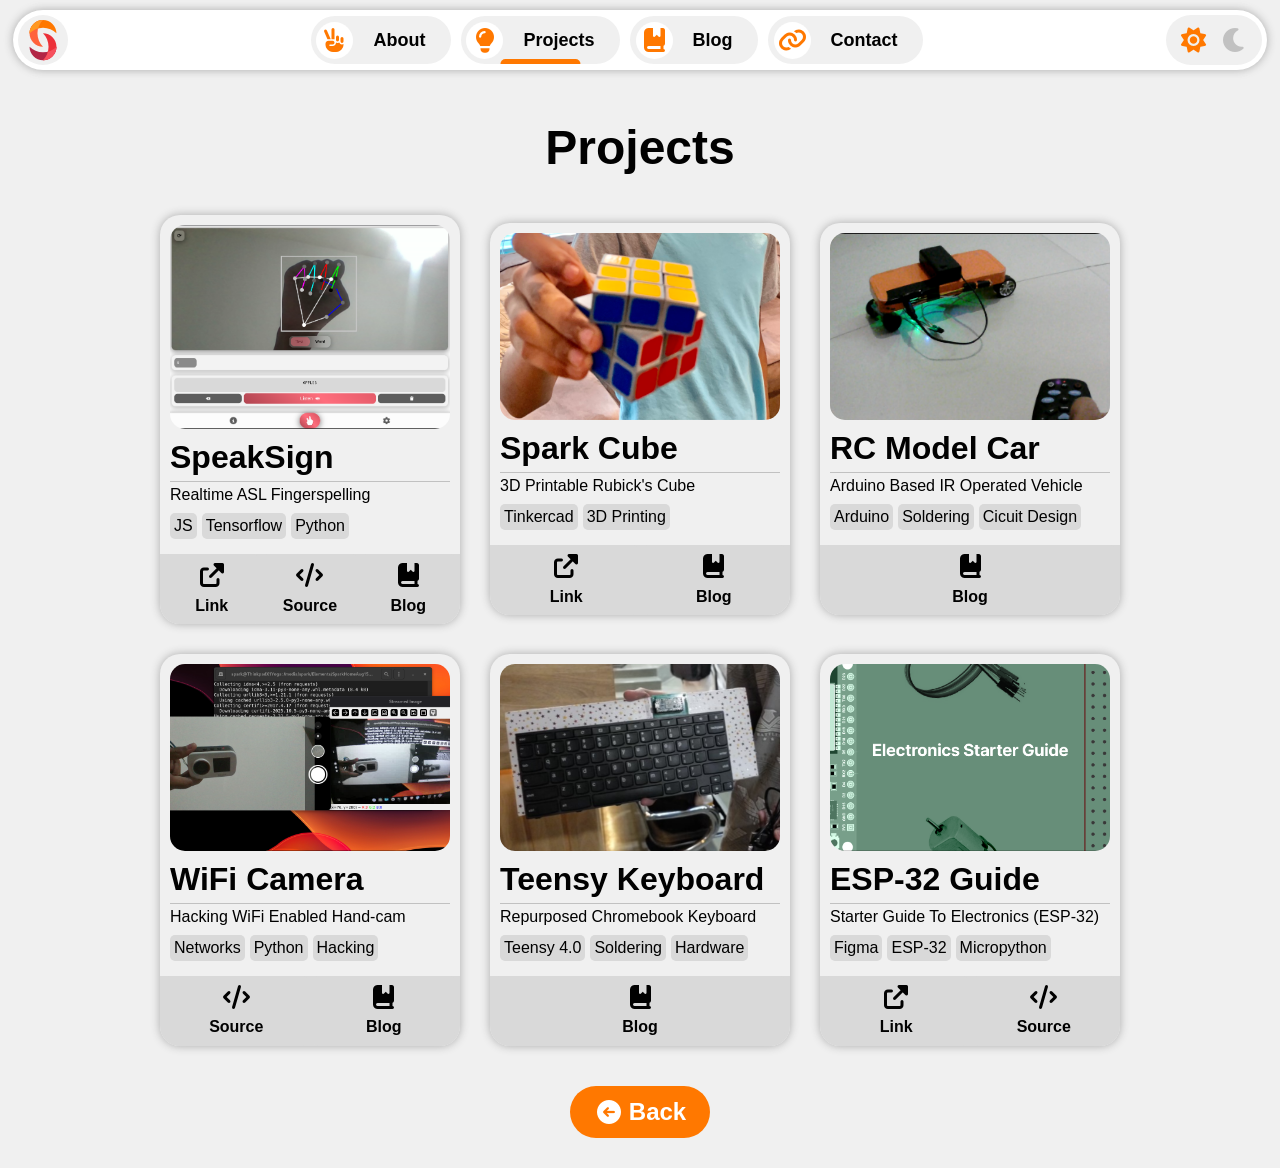
==== projects.html @ 0c7835a9 "make project-card more interactive, create projects folder" ====
<!Doctype HTML>
<html>

<head>
  <link rel="stylesheet" href="theme.css">
  <link rel="stylesheet" href="style.css">

  <meta name="viewport"
    content="width=device-width, initial-scale=1, minimum-scale=1 maximum-scale=1 user-scalable=no" />
  <link href="./fontawesome/css/fontawesome.css" rel="stylesheet" />
  <link href="./fontawesome/css/solid.css" rel="stylesheet" />
  <link href="./fontawesome/css/brands.css" rel="stylesheet" />
  <link rel="stylesheet" href="./prism/prism-gruvbox-dark.css">
  <script src="./prism/prism.js"></script>
  <link rel="stylesheet" href="module.css">
  <style id = "mainColors">
    :root {
    --background-image:url("./assets/backgroundDark.j");
  --background-image-v:url("./assets/backgroundDark-V.jeg");
  
  /* Main Colors */
  --black:#101010;
  --white:#f0f0f0;
  --dark-grey:#232323;
  --dark-grey-1: #3c3c3c;
  --dark-grey-2: #4c4c4c;
  --light-grey:#d9d9d9;
  --light-grey-1:#c1c1c1;
  --light-grey-2:#ababab;
  --primary: #ff7800;

  --primary-saturated: #ff9822;
  --primary-text:#f1f1f1;
  --primary-text-black:#010101;
  --secondary:#b22645;
  --secondary-saturated:#f6505d;
  --purew:white;
  --pureb:black;
  --clear:rgba(0,0,0,0)
    }
  </style>
  <style id="colorHandlers">
:root {  
--white_black:                      var(--white);
--primary-text-black_primary-text:  var(--primary-text-black);
--purew_dark-grey:                  var(--purew);
--purew_black:                      var(--purew);
--purew_clear:                      var(--purew);
--light-grey-2_black:               var(--light-grey-2);
--light-grey_dark-grey:             var(--light-grey);
--light-grey-2_clear:               var(--light-grey-2);
--white_dark-grey-1:                var(--white);
--light-grey_dark-grey-2:           var(--light-grey);
--light-grey-1_dark-grey-1:         var(--light-grey-1);
--light-grey-1_dark-grey-2:         var(--light-grey-1);
--light-grey-1_clear:               var(--light-grey-1);
--light-grey-1_black:               var(--light-grey-1);
--purew_pureb:                      var(--purew);
--secondary-saturated_secondary:    var(--secondary-saturated);
--white_dark-grey:                  var(--white);
--light-grey-2_dark-grey-2:         var(--light-grey-2);
--dark-grey-2_black:                var(--dark-grey-2);
--light-grey_dark-grey-1:           var(--light-grey);
--light-grey_clear:           var(--light-grey);
--light-grey-1_dark-grey:           var(--light-grey);
}

    </style>
</head>

<body>
<div class="top-nav-wrapper" style="margin-top: 10px;">
    <div class="top-nav no-select" id="top-nav">
      <a div class="logo" href="index.html"></a>
      <div class="nav-shadow"  onclick="this.parentElement.classList.toggle('responsive-nav'); isOffscreen()"></div>
      <div class="nav-opt" id="nav-opt">
        <a id="n-about-section" class="nav-btn" href="index.html#about-section">
          <div class="nav-btn-icon"><i class="fa-solid fa-hand-peace"></i></div><span class="nav-btn-label">About</span>
        </a>
        <a id="n-project-section" class="nav-btn" href="#project-section">
          <div class="nav-btn-icon"><i class="fa-solid fa-lightbulb"></i></div><span
            class="nav-btn-label">Projects</span>
        </a>
        <a id="n-blog-section" class="nav-btn">
          <div class="nav-btn-icon"><i class="fa-solid fa-book-bookmark"></i></div><span
            class="nav-btn-label">Blog</span>
        </a>
        <a id="n-contact-section" class="nav-btn" href="#contact-section">
          <div class="nav-btn-icon"><i class="fa-solid fa-link"></i></div><span class="nav-btn-label">Contact</span>
        </a>
      </div>
      <a class="menu-btn" onclick="this.parentElement.classList.toggle('responsive-nav'); isOffscreen()"
        id="menu-btn"><i class="fa-solid fa-bars"></i><i class="fa-solid fa-sun"></i><i class="fa-solid fa-moon"></i></a>
      <a class="menu-btn mobile-toggle" onclick="toggleTheme()"
        id="mobile-toggle"><i class="fa-solid fa-sun"></i><i class="fa-solid fa-moon"></i></a>
    </div>
  </div>
<section id="project-section" class="project-section">

    <h1>Projects</h1>

    <div class="project-grid">

      <div class="project-card">

        <div class="img-container"><img src="assets/SpeakSign.png"><p>A custom Tensorflow.js CNN model deployed via a web app with clean UI, that interprets ASL in realtime. <span>View <i class="fa-solid fa-arrow-circle-right"></i></span></p></div>
        <div class="project-info" label="SpeakSign">
          <p>Realtime ASL Fingerspelling</p>
          <span>
            <div>JS</div>
            <div>Tensorflow</div>
            <div>Python</div>
          </span>
        </div>
        <div class="project-cta">
          <a target="_blank" href="https://shantanu-khedkar.github.io/silangint"><i
              class="fa-solid fa-up-right-from-square"></i>Link</a>
          <a target="_blank" href="https://github.com/shantanu-khedkar/silangint/"><i
              class="fa-solid fa-code"></i>Source</a>
          <a target="_blank" href="https://shantanu-khedkar.github.io/blog/SpeakSign"><i
              class="fa-solid fa-book-bookmark"></i>Blog</a>
        </div>
      </div>
      <div class="project-card">
        <div class="img-container"><img src="assets/Spark-Cube.png"><p>Designed a functioning 3x3 Rubick's cube's mechanism in CAD software. Worked with 3D printers and vinyl
            cutters to create a branded prototype. <span>View <i class="fa-solid fa-arrow-circle-right"></i></span></p></div>
        <div class="project-info" label="Spark Cube">
          <p>3D Printable Rubick's Cube</p><span>
            <div>Tinkercad</div>
            <div>3D Printing</div>
          </span>
        </div>
        <div class="project-cta">
          <a target="_blank" href="https://www.tinkercad.com/things/iGO4WmirfHz-3d-printed-spark-cube"><i
              class="fa-solid fa-up-right-from-square"></i>Link</a>
          <a target="_blank" href="https://shantanu-khedkar.github.io/blog/Spark-Cube"><i
              class="fa-solid fa-book-bookmark"></i>Blog</a>
        </div>
      </div>
      <div class="project-card">
        <div class="img-container"><img src="assets/RC-Car.png"><p>A simple motor-controller circuit on a zero-pcb housed in a metal chasis programmed to interpret IR signals
            from TV remote.  <span>View <i class="fa-solid fa-arrow-circle-right"></i></span></p></div>
        <div class="project-info" label="RC Model Car">
          <p>Arduino Based IR Operated Vehicle</p><span>
            <div>Arduino</div>
            <div>Soldering</div>
            <div>Cicuit Design</div>
          </span>
         
        </div>
        <div class="project-cta">
          <a target="_blank" href="https://shantanu-khedkar.github.io/blog/RC-Car"><i
              class="fa-solid fa-book-bookmark"></i>Blog</a>
        </div>
      </div>
      <div class="project-card">
        <div class="img-container"><img src="assets/WiFi-Cam.png"><p>Explored the workings of a hand-cam and reverse engineered its companion app. Made a python script to
            replicate the app's functionality.  <span>View <i class="fa-solid fa-arrow-circle-right"></i></span></p></div>
        <div class="project-info" label="WiFi Camera">
          <p>Hacking WiFi Enabled Hand-cam</p><span>
            <div>Networks</div>
            <div>Python</div>
            <div>Hacking</div>
          </span>
          
        </div>
        <div class="project-cta">
          <a target="_blank" href="https://github.com/shantanu-khedkar/Polaroid-Wave-Python"><i
              class="fa-solid fa-code"></i>Source</a>
          <a target="_blank" href="https://shantanu-khedkar.github.io/blog/Polaroid-Camera"><i
              class="fa-solid fa-book-bookmark"></i>Blog</a>
        </div>
      </div>
      <div class="project-card">
        <div class="img-container"><img src="assets/Teensy-Keyboard.png"><p>Harvested the keyboard from an obsolete Chromebook 11e and followed a guide to make it a USB device.  <span>View <i class="fa-solid fa-arrow-circle-right"></i></span></p></div>
        <div class="project-info" label="Teensy Keyboard">
          <p>Repurposed Chromebook Keyboard</p><span>
            <div>Teensy 4.0</div>
            <div>Soldering</div>
            <div>Hardware</div>
          </span>
          
        </div>
        <div class="project-cta">
          <a target="_blank" href="https://shantanu-khedkar.github.io/blog/Teensy-11e-Keyboard"><i
              class="fa-solid fa-book-bookmark"></i>Blog</a>
        </div>
      </div>

      <div class="project-card">
        <div class="img-container"><img src="assets/Electronics-Kit.png"><p>A starter guide to an ESP-32 Kit with assorted components. Inludes detailed information on getting started,
            as well as example code and projects.  <span>View <i class="fa-solid fa-arrow-circle-right"></i></span></p></div>
        <div class="project-info" label="ESP-32 Guide">
          <p>Starter Guide To Electronics (ESP-32)</p><span>
            <div>Figma</div>
            <div>ESP-32</div>
            <div>Micropython</div>
          </span>
          
        </div>
        <div class="project-cta">
          <a target="_blank" href="https://github.com/shantanu-khedkar/ESP-32-Starter-Guide/Guide.pdf"><i
              class="fa-solid fa-up-right-from-square"></i>Link</a>
          <a target="_blank" href="https://github.com/shantanu-khedkar/ESP-32-Starter-Guide"><i
              class="fa-solid fa-code"></i>Source</a>
        </div>
      </div>
      

    </div>
              <a style="all:unset" onclick="tryBack('index.html')">
        <div class="project-more">
          <i class="fa-solid fa-arrow-circle-left"></i> Back
        </div>
      </a>
  </section>

</body>

<script src="script.js"></script>

</html>
---- style.css ----
/*
Scrollbar  Handling
*/


body {
  background-color: var(--white_black);
      margin: 0;
      padding:0;
      overflow-x: clip;
      color: var(--primary-text-black_primary-text);
  font-family: Arial, Helvetica, sans-serif;
}
html{
  overflow-x: hidden;

  scroll-behavior: smooth;
}

p{
  font-size: large;
}

/* Takes full screen width */
.top-nav-wrapper{
  display: flex; 
  justify-content: center;
  position: sticky;
  top:10px;
  bottom:-90px;
  margin-top:0px;
  z-index:100;
box-shadow: 0 0px 20px 20px var(--white_black);
background-color: var(--white_black);

}

/* Main nav element */

.top-nav {
  height: max-content;
  position: relative;
  width: 98%;
  min-height: 60px;
  display: inline-flex;
  border-radius: 100px;
  background-color: var(--purew_dark-grey);
  box-shadow: 0 0 10px 0px var(--light-grey-2_black)
  
}
.top-nav-wrapper:has(.flipped){
  bottom:1%;
}

.top-nav-wrapper:has(.covered){
    position:fixed;
top:0px;
  bottom:unset;
  width:100%
}
.covered{
  width: calc(100% + 1px);
  border-radius: 0px;
}

.logo {
  aspect-ratio: 1/1;
  margin: 5px;
  width:50px;
  margin-right: -48px;
  background-size: cover;
  background-repeat: no-repeat;
  background-image: url("./assets/LogoThemed1.svg");
  display: block;
}

.menu-btn {
  aspect-ratio: 2/1;
  margin: 5px;
  margin-left: -48px;
  display:none;
  float: right;
  border-radius: 100px;
  height: 50px;

  justify-content: space-evenly;
  
  display:flex;
  background-color: var(--white_black);
  transition: all 0.2s;
}
.menu-btn-fixed{
   aspect-ratio: 1/1;
  margin: 5px;
  margin-left: -48px;
  display:none;
  float: right;
  border-radius: 100px;
  height: 50px;

  justify-content: space-evenly;
  
  display:flex;
  background-color: var(--white_black);
  transition: all 0.2s;
}

.menu-btn i{
  align-content: center;
height: auto;
font-size:1.5em;
color: var(--primary);
}
.menu-btn-fixed i{
  align-content: center;
height: auto;
font-size:1.5em;
color: var(--primary);
}
.mobile-toggle{
  position: fixed;
  bottom:20px;
  left:50%;
  display: none;
  background-color: var(--purew_dark-grey);
  box-shadow: 0 0 10px 0px var(--light-grey-2_black)
  }
/* Navbar Options, wrapper for nav-btn, changes for responsive behaviour */

.nav-opt {
  display: inline-flex;
  margin-left: auto;
  margin-right: auto;
  margin-top: 5px;
  margin-bottom: 5px;
  justify-content: space-around;
  gap:10px;
  
}
.nav-shadow {
  margin-left: auto;
  margin-right: auto;
  justify-content: space-around;
  gap: 10px;
  position: fixed;
  top: 0px;
  left: 0px;
  width: 100%;
  height: 100%;
  z-index: -1;
  background-color: rgba(0, 0, 0, 0.001);
  transition: all 0.2s; /* transition opacity and visibility */
  visibility: hidden;
}

.responsive-nav .nav-shadow {
  background-color: rgba(0, 0, 0, 0.161);
  backdrop-filter: blur(10px);
  visibility: visible;
  /* Make it visible and fully opaque when the class exists */
  opacity: 1;
}
.nav-opt a{
  text-decoration: none;
}
.responsive-nav{
  justify-content: space-between; /* So that menu-btn does not collapse */
}



.responsive-nav .nav-opt{
  flex-direction: column;
  position: absolute;
  top:54px; /* Magic number */
  justify-self: center;
  left:50%;
  transform: translateX(-50%) translate3d(0,0,0);
  width:calc(99% - 75px); /* Magic number */
  gap:10px;
  padding:10px;
  padding-top: 0px;
  background-color: var(--purew_dark-grey);
  border-radius: 0px 0px 30px 30px; /* 60px/2 */
}

.responsive-nav .mobile-toggle{
  display: inline-flex;
}


.flipped:not(.covered) .nav-opt  {
  top:unset;
  bottom:54px; /* Magic number */
  padding:10px;
  padding-bottom: 0px;
  padding-top: 10px;
  border-radius: 30px 30px 0px 0px; /* 60px/2 */
}
.flipped:not(.covered) .mobile-toggle{
  bottom: unset;
  top:20px;
}
.covered.responsive-nav .nav-opt{
  width:calc(100vw - 20px);
  border-radius: 0px;
  height: 100vh;
  justify-content: start;
}


.responsive-nav .nav-opt .nav-btn:nth-of-type(4){
  border-radius:10px 10px 25px 25px /* 60px-5px-5px/2 */
}

.flipped:not(.covered) .nav-opt .nav-btn:nth-of-type(4){
  border-radius:10px 10px 10px 10px /* 60px-5px-5px/2 */
}

.flipped:not(.covered) .nav-opt .nav-btn:nth-of-type(1){
  border-radius:25px 25px 10px 10px /* 60px-5px-5px/2 */
}

.responsive-nav .nav-btn{
  width:calc(100% - 10px); /* 5px gutters */
  border-radius: 10px; 
}
.covered.responsive-nav .nav-btn{
width:calc(99% - 75px);
}

.nav-btn {
  background-color: var(--white_dark-grey-1);
  padding: 5.5px;
  align-self: center;
  display:inline-flex;
  gap:20px;
  border-radius: 30px;
  position:relative;
  transition: box-shadow 0.2s, background-color 0.2s, border 0.2s;

}
.nav-btn:hover{
  background-color: var(--light-grey_dark-grey-2);
 
  box-shadow: 0px 0px 10px 0px var(--light-grey_clear);
}


.nav-title {
  padding: 5.5px;
  align-self: center;
  display:inline-flex;
  gap:10px;
  border-radius: 30px;
  position:absolute;
  left:50%;
  transform: translateX(-50%);
  transition: all 0.2s;

}
.nav-title:hover{
  gap:15px
}
.nav-title:hover .nav-title-icon{
  padding: 0px;
}


.nav-btn::after{
  position:absolute;
  content:"";
  width:10%;
  left:50%;
  transform: translateX(-50%);
  bottom:0px;
  height: 5px;
  border-radius: 5px 5px 0 0;
  background-color: var(--primary);
  opacity: 0;
  transition: all 0.5s;
}

.nav-btn.current::after{
  position:absolute;
  content:"";
  width:calc(100% - 80px);
  left:50%;
  transform: translateX(-50%);
  bottom:0px;
  height: 5px;
  border-radius: 5px 5px 0 0;
  background-color: var(--primary);
  transition: width 0.5s;
  opacity: 1;
}

.nav-btn-icon{
aspect-ratio: 1/1;
width:2em;
padding:2.5px;
border-radius: 100px;

    transition: all 0.2s;
  display:flex;
  justify-content: center;
  color: var(--primary);
  
  background-color: var(--purew_black);
  
 
}

.nav-title-icon{
aspect-ratio: 1/1;
width:2em;
padding:2.5px;
border-radius: 100px;
transition: all 0.2s;
display:flex;
justify-content: center;
color: var(--primary);
background-color: var(--white_black);
  
 
}
.nav-title-icon i{
align-content: center;
height: auto;
font-size:1.5em ; /* Fontawesome font-size * 1.5*/
color: inherit;
}


.nav-btn:hover .nav-btn-icon{
  background-color: var(--white_black);
 
}

.nav-btn-icon i{
align-content: center;
height: auto;
font-size:1.5em ; /* Fontawesome font-size * 1.5*/
color: inherit;
}

/* Button Text */
.nav-btn-label{
  color: var(--primary-text-black_primary-text);
  margin-right:20px;
  font-size: 18px;
  font-family: Arial, sans-serif;
  font-weight: bold;
  align-content: center;
}
.label-center{
  text-align: center;
  display: block;
  width: 100%;
}
.nav-title-opt .nav-btn:not(.responsive-nav .nav-btn){ /* Hide Button */
    display: none;
  }
.nav-title-label{
  color: var(--primary-text-black_primary-text);
  margin-right:20px;
  font-size: 22px;
  font-family: Arial, sans-serif;
  font-weight: bold;
  align-content: center;
}
@media only screen and (max-width: 1024px) {
  .nav-opt .nav-btn:nth-of-type(4):not(.responsive-nav .nav-btn){ /* Hide Button */
    display: none;
  }
  .hero-section{
    border-bottom-right-radius: 0px;
  }
.top-nav-wrapper{
  bottom:1%;
}
}

@media only screen and (max-width: 850px) {

  .nav-opt .nav-btn:nth-of-type(3):not(.responsive-nav .nav-btn){ /* Hide Button */
    display: none;
  }
  .nav-btn-label{
    font-size:16px;
  }
}

@media only screen and (max-width: 475px) {

  .nav-opt .nav-btn:nth-of-type(2):not(.responsive-nav .nav-btn) { /* Hide Button */
  display: none;
  }
    .nav-opt .nav-btn:nth-of-type(1):not(.responsive-nav .nav-btn) { /* Hide Button */
    display: none;
  }

}



.no-select {
  -webkit-touch-callout: none; /* iOS Safari */
    -webkit-user-select: none; /* Safari */
     -khtml-user-select: none; /* Konqueror HTML */
       -moz-user-select: none; /* Old versions of Firefox */
        -ms-user-select: none; /* Internet Explorer/Edge */
            user-select: none; /* Non-prefixed version, currently
                                  supported by Chrome, Edge, Opera and Firefox */
}


section{
  display: flex;
  padding:10px;
background-color: var(--white_black);
}

.hero-section{
  
      background-image:var(--background-image);
      background-repeat: no-repeat;
      background-size:cover;
      background-position: center;
      -webkit-background-position: center;
      margin-bottom: -30px;
      display: flex;
      min-height:calc(100vh + 30px);
      position: relative;
      justify-content: center;
      align-items:center;
background: linear-gradient(45deg, var(--purew_pureb) 25%, var(--purew_pureb) 25%, var(--purew_pureb) 50%, var(--secondary-saturated_secondary) 50%, var(--primary) 75%, var(--purew_pureb) 75%, var(--primary) 100%);
    
background: -webkit-linear-gradient(45deg, var(--purew_pureb) 25%, var(--purew_pureb) 25%, var(--purew_pureb) 50%, var(--secondary-saturated_secondary) 50%, var(--primary) 75%, var(--purew_pureb) 75%, var(--primary) 100%);
}

.hero-subsection{
  min-width:380px;
  max-width:50%;
  flex:1;
  position: relative;
  display:flex;
  
  align-items: center;
  justify-content: center;
  flex-direction: column;
  padding:10px;
  text-align: center;
  
  height:50%;
}
h1{
    color: var(--primary-text-black_primary-text);
  font-family: Arial, Helvetica, sans-serif;
  font-size: 3em;
}
h2{
      color: var(--primary-text-black_primary-text);
  font-family: Arial, Helvetica, sans-serif;
  font-size: 2em;
}
.hero-subsection:nth-of-type(1){
  color:var(--primary-text-black_primary-text);
  font-family: Arial, Helvetica, sans-serif;
}
.hero-subsection:nth-of-type(2){
    overflow-y: hidden;
}
.hero-subsection h1{
  margin: 0px;
  font-size: 3.5em;
  width:fit-content;
  padding-left: 5%;
  padding-right:5%;
  min-height: 1.5em;
}
.hero-subsection h2{
  font-size: 2em;
}




.hero-subsection h2::after{
content: "-";
margin:10px;
}
.hero-subsection h2:last-of-type::after{
content: "";
margin: unset;
}

.hero-tagline{
  display: flex;
  justify-content: center;
  margin-bottom: 2.25em;
}



.hero-cta{
  padding:0.5em;
  padding-left: 1em;
  padding-right: 1em;
  background-color: var(--primary);
  border-radius: 100px;
  font-size: 1.5em;
  font-weight: bolder;
  transition: all .2s;
  border: none;
  overflow:hidden;
}
.hero-section a{
  all:unset;
  color : white;
}
.hero-cta:hover{
  background-color: var(--primary-saturated);
}
@media only screen and (aspect-ratio < 1/1) {
  .hero-section{
      background: var(--purew_pureb);
background: linear-gradient(225deg, var(--purew_pureb) 25%, var(--purew_pureb) 25%, var(--purew_pureb) 50%, var(--secondary-saturated_secondary) 50%, var(--primary) 75%, var(--purew_pureb) 75%, var(--primary) 100%);
background: -webkit-linear-gradient(225deg, var(--purew_pureb) 25%, var(--purew_pureb) 25%, var(--purew_pureb) 50%, var(--secondary-saturated_secondary) 50%, var(--primary) 75%, var(--purew_pureb) 75%, var(--primary) 100%);
  }
}


.about-section{
  padding-top: 30px;
  
  display: flex;
  position: relative;
  box-sizing: border-box;
  height:min-content;
  justify-content: center;
  align-items: center;
   overflow: clip;
  width:100vw;
  
}
.about-half{
flex: 1;
min-height: max-content;
overflow: hidden;
position: relative;
display: flex;
justify-content: center;
align-items: center;
flex-direction: column;

}

.about-half img{
  max-width: 80vh;
  width: 80%;
  aspect-ratio: 1/1;
  border-radius: 10%;
}

.about-info{
  display:flex;
  justify-content: left;
  flex-direction: column;
  padding:10px;
}
.about-info h1{
  margin-top: 0.25em;
  margin-bottom: 0.25em;
}
.tools-section{
  padding:10px;
    top:0px;
  flex-wrap: wrap;
  display: flex;
  justify-content: center;
  flex-direction: column;
  align-items: center;
  align-content: center;
}

.tools-section h1{


width:100%;
  text-align: center;
}

.tools-section p{
  max-width: 830px;
  padding-left: 10px;
  padding-right: 10px;
  margin-top:10px;
  text-align: justify;
  margin-bottom: 30px;
}


.stack{
  display:flex;

  

  position: relative;
justify-content: center;
align-content: center;
  gap:30px;
  width: fit;
  flex-wrap: wrap;
  margin-bottom: 30px;

}


.stack-grid{
  
  
  display:grid;
  grid-template-columns: auto auto auto;
  height: min-content;
  background-color: var(--white_dark-grey);
  padding: 16px;
  gap:16px;
  border-radius: 20px;
  
  position: relative;
  transition: all 0.2s;
  max-width: 25%;
  min-width: min-content;
  
  box-shadow: 0 0 10px 0px var(--light-grey-2_black);

}
.stack-grid::before{
  content:attr(label);
  grid-column-start: 1;
  grid-column-end: 4;
  display: block;
  text-align: center;
  font-size: 2em;
  color:var(--primary-text-black_primary-text);
  min-width:150px;
  font-weight: bold;
}
.stack-grid:nth-of-type(2)::before{
  grid-column-end: 3;
}

.stack-grid:nth-of-type(2){
  grid-template-columns: auto auto;
  grid-template-rows: auto auto;
  max-width: min-content;
  align-items: start;
}


.stack-grid:hover{
  
  box-shadow: 0 0 10px 0px var(--light-grey-2_black);

}


.stack-grid i{
  --radius:inherit;
  border-radius: 15px;

  display: block;
  padding:2.5px;
  aspect-ratio: 1/1;
  font-size: 3em;
  width:1.5em;
  background-color: var(--light-grey-1_dark-grey-1);

  transition: all 0.2s;

  position: relative;
  
  align-content: center;
    background-position: center;
  background-size: contain;
  background-repeat: no-repeat;
transform-style:flat;
  box-sizing: border-box;
    color:white;
  }

.stack-grid i:hover{
  
  --opac: 0;
  --rot:180;
  transition: all 0.2s;
  background-color: var(--light-grey-2_dark-grey-2);
  box-shadow: 0 0 10px 0px var(--light-grey-2_black);
  position: relative;
  overflow: hidden;
  }
  .stack-grid i::after{transition: all 0.2s;}
  .stack-grid i:hover::after{
    transition: all 0.2s;
    content: '';
    position: absolute;
    top:0px;
    left:0px;
    width:100%;
    height: 100%;
    background-image: linear-gradient(var(--rot), var(--clear) 0%, var(--white) 100%);
    opacity: var(--opac);
    
  }
.stack-grid span{
  display: flex;
  flex-direction: column;
  align-items: center;
  min-width: min-content;
  perspective: 400px;
 
}
.stack-grid span::after{
  content:attr(label);
  display:block;
  width:100%;
  text-align: center;
  padding:2px;
  box-sizing: border-box;
  margin-bottom: 2px;
  max-width: 120%;
  word-wrap: break-word;
  line-height: 1.25em;
  min-height: 2.75em;
  font-size: 1em;
  
}  




.project-section{
  display: flex;
  flex-direction: column;
  align-items: center;
  justify-content: center;
  margin-bottom: 20px;
}
.project-section h1{
  text-align: center;
}
.project-grid{
  display: grid;
  position: relative;
grid-template-columns: repeat(auto-fit, 300px);
width:100%;
  height: max-content;
  align-items: center;
  justify-content: center;
  gap:30px;

}



.project-card{
    height: max-content;
    background-color: var(--white_dark-grey);
    border-radius: 20px;
    display: flex;
    flex-direction: column;
    overflow: hidden;
    position: relative;
    padding:10px;
    gap:10px;
    padding-bottom: 80px;
    box-shadow: 0 0 10px 0px var(--light-grey-2_black)
}

.project-card .img-container{
  
  transition: all 0.2s;
  flex-grow:1;
  width: 100%;
  aspect-ratio: 3 / 2;
  
  position: relative;
}
.project-card img{
  transition: all 0.2s;
}
.img-container p{
  text-align: center;
  justify-content: center;
  align-items: center;
  position: absolute;
  width: 100%;
  height: 100%;
  top:0px;
  left: 0px;
  display: flex;
  flex-direction: column;
  margin: 0px;
  padding-left: 10px;
  padding-right: 10px;
  box-sizing: border-box;
  opacity: 0;
  transition: all 0.2s;
}
.img-container p span{
  position: absolute;
  bottom: 0px;
  font-weight: bold;
  display: flex;
  flex-direction: row;
  gap:5px;
  align-items: center;
  transition: inherit;
  width: 100%;
  justify-content: center;
}
.img-container p span:hover{
  gap:10px;
}
.project-card img{
  object-fit: cover;
  width: 100%;
  height: 100%;
  border-radius: 15px;
}

.project-more{
  padding:0.5em;
  padding-left: 1em;
  padding-right: 1em;
  background-color: var(--primary);
  border-radius: 100px;
  font-size: 1.5em;
  font-weight: bolder;
  transition: all .2s;
  border: none;
  overflow:hidden;
  margin-top:40px;
  text-decoration: none;
  color: white;
  display: flex;
  flex-direction: row;
  justify-content: space-evenly;
  align-items: center;
  gap:5px;
}
.project-more:hover{
  background-color: var(--primary-saturated);
  gap:10px;
}

@media only screen and (max-width: 400px){
  .project-grid{
    grid-template-columns: repeat(auto-fit, 100%);
  }
  .project-card{
    height: max-content;
  }
  .project-card .img-container{
    height: 200px;
    max-height: 200px;
  }
}
.img-container:hover img{


  box-shadow: 0 0 10px 0px var(--light-grey-2_black);
  filter: blur(10px);
  opacity: 0.4;
  transform: scale(1.01);
  position: relative;
}

.img-container:hover p{
  opacity: 1;
  transform: translateY(-5px);
}
.img-container:hover p span{
  opacity: 1;
  transform: translateY(2px);
}

.project-card .project-info{
  flex-grow: 1.1;
  position: relative;
  display: flex;
  flex-direction: column;
  overflow: hidden;
}
.project-card .project-info::before{
  content: attr(label);
  font-size: 2em;
  font-weight: bold;
}
.project-card .project-info p:nth-of-type(1){
  font-size:1em;
  font-weight: lighter;
 
  text-align: left;
  padding: 4px;
  padding-left: 0px;

  margin-top: 5px;margin-bottom: 5px;
  border-top: 1px solid var(--light-grey-1_dark-grey-1);
   border-bottom: 1px solid var(var(--light-grey-1_dark-grey-1));
  
}
.project-card .project-info p:nth-of-type(2){
flex:1;
overflow:hidden;
margin: 0px;
font-size:1em;
padding-bottom: 5px;
display: none;
}
.project-info span{
  display: inline-flex;
  gap:5px;
  padding-bottom: 5px;
  flex-wrap: wrap;
  
}
 .project-cta{
  justify-content: center;
  align-items: center;
  display: flex;
  position: absolute;
  bottom:0px;
  left: 0;
  width:100%;
    height: 70px;
  transition: all 0.2s;
  overflow: hidden;
  background-color: var(--light-grey_dark-grey-1);
  padding:5px;
  box-sizing: border-box;
  gap:5px;

}
.project-cta a{
  all:unset;
  flex:1;
  display: flex;
  justify-content: space-evenly;
  align-items: center;
  
  background-color: var(--light-grey_dark-grey-1);
  font-weight: bold;
  height: 70px;
  transition: all 0.2s;
  border-radius: 5px;
  flex-direction: column;
  gap:0px;
  box-sizing: border-box;
  
}
.project-cta a i{
  font-size: 1.5em;
}
.project-cta a:nth-of-type(1){
  border-bottom-left-radius:15px;
}
.project-cta a:last-of-type{
  border-bottom-right-radius:15px;
}
.project-cta a:hover{
  background: var(--light-grey-1_dark-grey-2);
}

.project-cta:hover{
  height: 80px;
}

.project-info span div{
  padding:4px;
  background-color: var(--light-grey_dark-grey-1);
  border-radius: 5px;
  }

  @media only screen and (aspect-ratio < 1.25/1){
  .about-section{
    flex-direction: column;
    justify-content: start;
  }
  .about-half{
    min-height: unset;
    flex:unset
  }
  .about-half img{
    margin-bottom: 0;
  }
  .tools-section h1{
  flex:1;
  margin-left: 10px;
  margin-right: 10px;
  margin-bottom: 10px;
  text-align: left;
}
.tools-section p{
  width: 100%;
  text-align: left;
}
}

@media only screen and (width  < 550px){
  .tools-section .stack-grid{
  width:100%;
  max-width: 100%;
}
.stack-grid:nth-of-type(2)::before{
  grid-column-end: 5;
}

.stack-grid:nth-of-type(2){
  grid-template-columns: auto auto auto auto;

}

.stack-grid span::after{
min-height: 1em;
  
}  
} 

section.contact-section{
  display: flex;
  justify-content: space-around;
  align-items: center;
  flex-direction: column;
  background-color: var(--purew_pureb);
}
section.contact-section h1{
  margin-bottom: 0px;
}
section.contact-section ul{
  list-style-type:none;
  list-style-position: inside;
  padding: 0px;
  display: inline-flex;
  flex-direction: row;
  align-items: center;
  font-size: 3em;
  gap:0.8em
}
section.contact-section li{
    display: flex;
  flex-direction: column;
  justify-content: center;
  align-items: center;
  background-color: var(--white_black);
  width:2em;
  aspect-ratio: 1/1;
  border-radius: 15px;
  box-shadow: 0 0 10px 0px var(--white_black);
  transition: all 0.2s;
   border: 2px solid var(--white_black);

}
section.contact-section i{
    align-content: center;
    background-position: center;
  background-size: contain;
  background-repeat: no-repeat;
  aspect-ratio: 1/1;
display: block;

}
section.contact-section li:hover{
 background-color: var(--light-grey_dark-grey);
 border: 2px solid var(--light-grey-1_dark-grey-1);
}
section.contact-section span{
  font-size: 0.4em;
  color:var(--primary-text-black_primary-text);
}
section.contact-section a{
  all: unset;
}


.project-viewer{
  display: flex;
  width:100%;
  height: 100vh;
  padding:10px;
  background-color: rgb(255, 255, 255);
}
---- fontawesome/css/solid.css ----
/*!
 * Font Awesome Free 7.0.0 by @fontawesome - https://fontawesome.com
 * License - https://fontawesome.com/license/free (Icons: CC BY 4.0, Fonts: SIL OFL 1.1, Code: MIT License)
 * Copyright 2025 Fonticons, Inc.
 */
:root, :host {
  --fa-family-classic: "Font Awesome 7 Free";
  --fa-font-solid: normal 900 1em/1 var(--fa-family-classic);
  /* deprecated: this older custom property will be removed next major release */
  --fa-style-family-classic: var(--fa-family-classic);
}

@font-face {
  font-family: "Font Awesome 7 Free";
  font-style: normal;
  font-weight: 900;
  font-display: block;
  src: url("../webfonts/fa-solid-900.woff2");
}
.fas {
  --fa-family: var(--fa-family-classic);
  --fa-style: 900;
}

.fa-classic {
  --fa-family: var(--fa-family-classic);
}

.fa-solid {
  --fa-style: 900;
}
---- fontawesome/css/brands.css ----
/*!
 * Font Awesome Free 7.0.0 by @fontawesome - https://fontawesome.com
 * License - https://fontawesome.com/license/free (Icons: CC BY 4.0, Fonts: SIL OFL 1.1, Code: MIT License)
 * Copyright 2025 Fonticons, Inc.
 */
:root, :host {
  --fa-family-brands: "Font Awesome 7 Brands";
  --fa-font-brands: normal 400 1em/1 var(--fa-family-brands);
}

@font-face {
  font-family: "Font Awesome 7 Brands";
  font-style: normal;
  font-weight: 400;
  font-display: block;
  src: url("../webfonts/fa-brands-400.woff2");
}
.fab,
.fa-brands,
.fa-classic.fa-brands {
  --fa-family: var(--fa-family-brands);
  --fa-style: 400;
}

.fa-firefox-browser {
  --fa: "\e007";
}

.fa-ideal {
  --fa: "\e013";
}

.fa-microblog {
  --fa: "\e01a";
}

.fa-square-pied-piper {
  --fa: "\e01e";
}

.fa-pied-piper-square {
  --fa: "\e01e";
}

.fa-unity {
  --fa: "\e049";
}

.fa-dailymotion {
  --fa: "\e052";
}

.fa-square-instagram {
  --fa: "\e055";
}

.fa-instagram-square {
  --fa: "\e055";
}

.fa-mixer {
  --fa: "\e056";
}

.fa-shopify {
  --fa: "\e057";
}

.fa-deezer {
  --fa: "\e077";
}

.fa-edge-legacy {
  --fa: "\e078";
}

.fa-google-pay {
  --fa: "\e079";
}

.fa-rust {
  --fa: "\e07a";
}

.fa-tiktok {
  --fa: "\e07b";
}

.fa-unsplash {
  --fa: "\e07c";
}

.fa-cloudflare {
  --fa: "\e07d";
}

.fa-guilded {
  --fa: "\e07e";
}

.fa-hive {
  --fa: "\e07f";
}

.fa-42-group {
  --fa: "\e080";
}

.fa-innosoft {
  --fa: "\e080";
}

.fa-instalod {
  --fa: "\e081";
}

.fa-octopus-deploy {
  --fa: "\e082";
}

.fa-perbyte {
  --fa: "\e083";
}

.fa-uncharted {
  --fa: "\e084";
}

.fa-watchman-monitoring {
  --fa: "\e087";
}

.fa-wodu {
  --fa: "\e088";
}

.fa-wirsindhandwerk {
  --fa: "\e2d0";
}

.fa-wsh {
  --fa: "\e2d0";
}

.fa-bots {
  --fa: "\e340";
}

.fa-cmplid {
  --fa: "\e360";
}

.fa-bilibili {
  --fa: "\e3d9";
}

.fa-golang {
  --fa: "\e40f";
}

.fa-pix {
  --fa: "\e43a";
}

.fa-sitrox {
  --fa: "\e44a";
}

.fa-hashnode {
  --fa: "\e499";
}

.fa-meta {
  --fa: "\e49b";
}

.fa-padlet {
  --fa: "\e4a0";
}

.fa-nfc-directional {
  --fa: "\e530";
}

.fa-nfc-symbol {
  --fa: "\e531";
}

.fa-screenpal {
  --fa: "\e570";
}

.fa-space-awesome {
  --fa: "\e5ac";
}

.fa-square-font-awesome {
  --fa: "\e5ad";
}

.fa-square-gitlab {
  --fa: "\e5ae";
}

.fa-gitlab-square {
  --fa: "\e5ae";
}

.fa-odysee {
  --fa: "\e5c6";
}

.fa-stubber {
  --fa: "\e5c7";
}

.fa-debian {
  --fa: "\e60b";
}

.fa-shoelace {
  --fa: "\e60c";
}

.fa-threads {
  --fa: "\e618";
}

.fa-square-threads {
  --fa: "\e619";
}

.fa-square-x-twitter {
  --fa: "\e61a";
}

.fa-x-twitter {
  --fa: "\e61b";
}

.fa-opensuse {
  --fa: "\e62b";
}

.fa-letterboxd {
  --fa: "\e62d";
}

.fa-square-letterboxd {
  --fa: "\e62e";
}

.fa-mintbit {
  --fa: "\e62f";
}

.fa-google-scholar {
  --fa: "\e63b";
}

.fa-brave {
  --fa: "\e63c";
}

.fa-brave-reverse {
  --fa: "\e63d";
}

.fa-pixiv {
  --fa: "\e640";
}

.fa-upwork {
  --fa: "\e641";
}

.fa-webflow {
  --fa: "\e65c";
}

.fa-signal-messenger {
  --fa: "\e663";
}

.fa-bluesky {
  --fa: "\e671";
}

.fa-jxl {
  --fa: "\e67b";
}

.fa-square-upwork {
  --fa: "\e67c";
}

.fa-web-awesome {
  --fa: "\e682";
}

.fa-square-web-awesome {
  --fa: "\e683";
}

.fa-square-web-awesome-stroke {
  --fa: "\e684";
}

.fa-dart-lang {
  --fa: "\e693";
}

.fa-flutter {
  --fa: "\e694";
}

.fa-files-pinwheel {
  --fa: "\e69f";
}

.fa-css {
  --fa: "\e6a2";
}

.fa-square-bluesky {
  --fa: "\e6a3";
}

.fa-openai {
  --fa: "\e7cf";
}

.fa-square-linkedin {
  --fa: "\e7d0";
}

.fa-cash-app {
  --fa: "\e7d4";
}

.fa-disqus {
  --fa: "\e7d5";
}

.fa-eleventy {
  --fa: "\e7d6";
}

.fa-11ty {
  --fa: "\e7d6";
}

.fa-kakao-talk {
  --fa: "\e7d7";
}

.fa-linktree {
  --fa: "\e7d8";
}

.fa-notion {
  --fa: "\e7d9";
}

.fa-pandora {
  --fa: "\e7da";
}

.fa-pixelfed {
  --fa: "\e7db";
}

.fa-tidal {
  --fa: "\e7dc";
}

.fa-vsco {
  --fa: "\e7dd";
}

.fa-w3c {
  --fa: "\e7de";
}

.fa-lumon {
  --fa: "\e7e2";
}

.fa-lumon-drop {
  --fa: "\e7e3";
}

.fa-square-figma {
  --fa: "\e7e4";
}

.fa-tex {
  --fa: "\e7ff";
}

.fa-duolingo {
  --fa: "\e812";
}

.fa-square-twitter {
  --fa: "\f081";
}

.fa-twitter-square {
  --fa: "\f081";
}

.fa-square-facebook {
  --fa: "\f082";
}

.fa-facebook-square {
  --fa: "\f082";
}

.fa-linkedin {
  --fa: "\f08c";
}

.fa-square-github {
  --fa: "\f092";
}

.fa-github-square {
  --fa: "\f092";
}

.fa-twitter {
  --fa: "\f099";
}

.fa-facebook {
  --fa: "\f09a";
}

.fa-github {
  --fa: "\f09b";
}

.fa-pinterest {
  --fa: "\f0d2";
}

.fa-square-pinterest {
  --fa: "\f0d3";
}

.fa-pinterest-square {
  --fa: "\f0d3";
}

.fa-square-google-plus {
  --fa: "\f0d4";
}

.fa-google-plus-square {
  --fa: "\f0d4";
}

.fa-google-plus-g {
  --fa: "\f0d5";
}

.fa-linkedin-in {
  --fa: "\f0e1";
}

.fa-github-alt {
  --fa: "\f113";
}

.fa-maxcdn {
  --fa: "\f136";
}

.fa-html5 {
  --fa: "\f13b";
}

.fa-css3 {
  --fa: "\f13c";
}

.fa-btc {
  --fa: "\f15a";
}

.fa-youtube {
  --fa: "\f167";
}

.fa-xing {
  --fa: "\f168";
}

.fa-square-xing {
  --fa: "\f169";
}

.fa-xing-square {
  --fa: "\f169";
}

.fa-dropbox {
  --fa: "\f16b";
}

.fa-stack-overflow {
  --fa: "\f16c";
}

.fa-instagram {
  --fa: "\f16d";
}

.fa-flickr {
  --fa: "\f16e";
}

.fa-adn {
  --fa: "\f170";
}

.fa-bitbucket {
  --fa: "\f171";
}

.fa-tumblr {
  --fa: "\f173";
}

.fa-square-tumblr {
  --fa: "\f174";
}

.fa-tumblr-square {
  --fa: "\f174";
}

.fa-apple {
  --fa: "\f179";
}

.fa-windows {
  --fa: "\f17a";
}

.fa-android {
  --fa: "\f17b";
}

.fa-linux {
  --fa: "\f17c";
}

.fa-dribbble {
  --fa: "\f17d";
}

.fa-skype {
  --fa: "\f17e";
}

.fa-foursquare {
  --fa: "\f180";
}

.fa-trello {
  --fa: "\f181";
}

.fa-gratipay {
  --fa: "\f184";
}

.fa-vk {
  --fa: "\f189";
}

.fa-weibo {
  --fa: "\f18a";
}

.fa-renren {
  --fa: "\f18b";
}

.fa-pagelines {
  --fa: "\f18c";
}

.fa-stack-exchange {
  --fa: "\f18d";
}

.fa-square-vimeo {
  --fa: "\f194";
}

.fa-vimeo-square {
  --fa: "\f194";
}

.fa-slack {
  --fa: "\f198";
}

.fa-slack-hash {
  --fa: "\f198";
}

.fa-wordpress {
  --fa: "\f19a";
}

.fa-openid {
  --fa: "\f19b";
}

.fa-yahoo {
  --fa: "\f19e";
}

.fa-google {
  --fa: "\f1a0";
}

.fa-reddit {
  --fa: "\f1a1";
}

.fa-square-reddit {
  --fa: "\f1a2";
}

.fa-reddit-square {
  --fa: "\f1a2";
}

.fa-stumbleupon-circle {
  --fa: "\f1a3";
}

.fa-stumbleupon {
  --fa: "\f1a4";
}

.fa-delicious {
  --fa: "\f1a5";
}

.fa-digg {
  --fa: "\f1a6";
}

.fa-pied-piper-pp {
  --fa: "\f1a7";
}

.fa-pied-piper-alt {
  --fa: "\f1a8";
}

.fa-drupal {
  --fa: "\f1a9";
}

.fa-joomla {
  --fa: "\f1aa";
}

.fa-behance {
  --fa: "\f1b4";
}

.fa-square-behance {
  --fa: "\f1b5";
}

.fa-behance-square {
  --fa: "\f1b5";
}

.fa-steam {
  --fa: "\f1b6";
}

.fa-square-steam {
  --fa: "\f1b7";
}

.fa-steam-square {
  --fa: "\f1b7";
}

.fa-spotify {
  --fa: "\f1bc";
}

.fa-deviantart {
  --fa: "\f1bd";
}

.fa-soundcloud {
  --fa: "\f1be";
}

.fa-vine {
  --fa: "\f1ca";
}

.fa-codepen {
  --fa: "\f1cb";
}

.fa-jsfiddle {
  --fa: "\f1cc";
}

.fa-rebel {
  --fa: "\f1d0";
}

.fa-empire {
  --fa: "\f1d1";
}

.fa-square-git {
  --fa: "\f1d2";
}

.fa-git-square {
  --fa: "\f1d2";
}

.fa-git {
  --fa: "\f1d3";
}

.fa-hacker-news {
  --fa: "\f1d4";
}

.fa-tencent-weibo {
  --fa: "\f1d5";
}

.fa-qq {
  --fa: "\f1d6";
}

.fa-weixin {
  --fa: "\f1d7";
}

.fa-slideshare {
  --fa: "\f1e7";
}

.fa-twitch {
  --fa: "\f1e8";
}

.fa-yelp {
  --fa: "\f1e9";
}

.fa-paypal {
  --fa: "\f1ed";
}

.fa-google-wallet {
  --fa: "\f1ee";
}

.fa-cc-visa {
  --fa: "\f1f0";
}

.fa-cc-mastercard {
  --fa: "\f1f1";
}

.fa-cc-discover {
  --fa: "\f1f2";
}

.fa-cc-amex {
  --fa: "\f1f3";
}

.fa-cc-paypal {
  --fa: "\f1f4";
}

.fa-cc-stripe {
  --fa: "\f1f5";
}

.fa-lastfm {
  --fa: "\f202";
}

.fa-square-lastfm {
  --fa: "\f203";
}

.fa-lastfm-square {
  --fa: "\f203";
}

.fa-ioxhost {
  --fa: "\f208";
}

.fa-angellist {
  --fa: "\f209";
}

.fa-buysellads {
  --fa: "\f20d";
}

.fa-connectdevelop {
  --fa: "\f20e";
}

.fa-dashcube {
  --fa: "\f210";
}

.fa-forumbee {
  --fa: "\f211";
}

.fa-leanpub {
  --fa: "\f212";
}

.fa-sellsy {
  --fa: "\f213";
}

.fa-shirtsinbulk {
  --fa: "\f214";
}

.fa-simplybuilt {
  --fa: "\f215";
}

.fa-skyatlas {
  --fa: "\f216";
}

.fa-pinterest-p {
  --fa: "\f231";
}

.fa-whatsapp {
  --fa: "\f232";
}

.fa-viacoin {
  --fa: "\f237";
}

.fa-medium {
  --fa: "\f23a";
}

.fa-medium-m {
  --fa: "\f23a";
}

.fa-y-combinator {
  --fa: "\f23b";
}

.fa-optin-monster {
  --fa: "\f23c";
}

.fa-opencart {
  --fa: "\f23d";
}

.fa-expeditedssl {
  --fa: "\f23e";
}

.fa-cc-jcb {
  --fa: "\f24b";
}

.fa-cc-diners-club {
  --fa: "\f24c";
}

.fa-creative-commons {
  --fa: "\f25e";
}

.fa-gg {
  --fa: "\f260";
}

.fa-gg-circle {
  --fa: "\f261";
}

.fa-odnoklassniki {
  --fa: "\f263";
}

.fa-square-odnoklassniki {
  --fa: "\f264";
}

.fa-odnoklassniki-square {
  --fa: "\f264";
}

.fa-get-pocket {
  --fa: "\f265";
}

.fa-wikipedia-w {
  --fa: "\f266";
}

.fa-safari {
  --fa: "\f267";
}

.fa-chrome {
  --fa: "\f268";
}

.fa-firefox {
  --fa: "\f269";
}

.fa-opera {
  --fa: "\f26a";
}

.fa-internet-explorer {
  --fa: "\f26b";
}

.fa-contao {
  --fa: "\f26d";
}

.fa-500px {
  --fa: "\f26e";
}

.fa-amazon {
  --fa: "\f270";
}

.fa-houzz {
  --fa: "\f27c";
}

.fa-vimeo-v {
  --fa: "\f27d";
}

.fa-black-tie {
  --fa: "\f27e";
}

.fa-fonticons {
  --fa: "\f280";
}

.fa-reddit-alien {
  --fa: "\f281";
}

.fa-edge {
  --fa: "\f282";
}

.fa-codiepie {
  --fa: "\f284";
}

.fa-modx {
  --fa: "\f285";
}

.fa-fort-awesome {
  --fa: "\f286";
}

.fa-usb {
  --fa: "\f287";
}

.fa-product-hunt {
  --fa: "\f288";
}

.fa-mixcloud {
  --fa: "\f289";
}

.fa-scribd {
  --fa: "\f28a";
}

.fa-bluetooth {
  --fa: "\f293";
}

.fa-bluetooth-b {
  --fa: "\f294";
}

.fa-gitlab {
  --fa: "\f296";
}

.fa-wpbeginner {
  --fa: "\f297";
}

.fa-wpforms {
  --fa: "\f298";
}

.fa-envira {
  --fa: "\f299";
}

.fa-glide {
  --fa: "\f2a5";
}

.fa-glide-g {
  --fa: "\f2a6";
}

.fa-viadeo {
  --fa: "\f2a9";
}

.fa-square-viadeo {
  --fa: "\f2aa";
}

.fa-viadeo-square {
  --fa: "\f2aa";
}

.fa-snapchat {
  --fa: "\f2ab";
}

.fa-snapchat-ghost {
  --fa: "\f2ab";
}

.fa-square-snapchat {
  --fa: "\f2ad";
}

.fa-snapchat-square {
  --fa: "\f2ad";
}

.fa-pied-piper {
  --fa: "\f2ae";
}

.fa-first-order {
  --fa: "\f2b0";
}

.fa-yoast {
  --fa: "\f2b1";
}

.fa-themeisle {
  --fa: "\f2b2";
}

.fa-google-plus {
  --fa: "\f2b3";
}

.fa-font-awesome {
  --fa: "\f2b4";
}

.fa-font-awesome-flag {
  --fa: "\f2b4";
}

.fa-font-awesome-logo-full {
  --fa: "\f2b4";
}

.fa-linode {
  --fa: "\f2b8";
}

.fa-quora {
  --fa: "\f2c4";
}

.fa-free-code-camp {
  --fa: "\f2c5";
}

.fa-telegram {
  --fa: "\f2c6";
}

.fa-telegram-plane {
  --fa: "\f2c6";
}

.fa-bandcamp {
  --fa: "\f2d5";
}

.fa-grav {
  --fa: "\f2d6";
}

.fa-etsy {
  --fa: "\f2d7";
}

.fa-imdb {
  --fa: "\f2d8";
}

.fa-ravelry {
  --fa: "\f2d9";
}

.fa-sellcast {
  --fa: "\f2da";
}

.fa-superpowers {
  --fa: "\f2dd";
}

.fa-wpexplorer {
  --fa: "\f2de";
}

.fa-meetup {
  --fa: "\f2e0";
}

.fa-square-font-awesome-stroke {
  --fa: "\f35c";
}

.fa-font-awesome-alt {
  --fa: "\f35c";
}

.fa-accessible-icon {
  --fa: "\f368";
}

.fa-accusoft {
  --fa: "\f369";
}

.fa-adversal {
  --fa: "\f36a";
}

.fa-affiliatetheme {
  --fa: "\f36b";
}

.fa-algolia {
  --fa: "\f36c";
}

.fa-amilia {
  --fa: "\f36d";
}

.fa-angrycreative {
  --fa: "\f36e";
}

.fa-app-store {
  --fa: "\f36f";
}

.fa-app-store-ios {
  --fa: "\f370";
}

.fa-apper {
  --fa: "\f371";
}

.fa-asymmetrik {
  --fa: "\f372";
}

.fa-audible {
  --fa: "\f373";
}

.fa-avianex {
  --fa: "\f374";
}

.fa-aws {
  --fa: "\f375";
}

.fa-bimobject {
  --fa: "\f378";
}

.fa-bitcoin {
  --fa: "\f379";
}

.fa-bity {
  --fa: "\f37a";
}

.fa-blackberry {
  --fa: "\f37b";
}

.fa-blogger {
  --fa: "\f37c";
}

.fa-blogger-b {
  --fa: "\f37d";
}

.fa-buromobelexperte {
  --fa: "\f37f";
}

.fa-centercode {
  --fa: "\f380";
}

.fa-cloudscale {
  --fa: "\f383";
}

.fa-cloudsmith {
  --fa: "\f384";
}

.fa-cloudversify {
  --fa: "\f385";
}

.fa-cpanel {
  --fa: "\f388";
}

.fa-css3-alt {
  --fa: "\f38b";
}

.fa-cuttlefish {
  --fa: "\f38c";
}

.fa-d-and-d {
  --fa: "\f38d";
}

.fa-deploydog {
  --fa: "\f38e";
}

.fa-deskpro {
  --fa: "\f38f";
}

.fa-digital-ocean {
  --fa: "\f391";
}

.fa-discord {
  --fa: "\f392";
}

.fa-discourse {
  --fa: "\f393";
}

.fa-dochub {
  --fa: "\f394";
}

.fa-docker {
  --fa: "\f395";
}

.fa-draft2digital {
  --fa: "\f396";
}

.fa-square-dribbble {
  --fa: "\f397";
}

.fa-dribbble-square {
  --fa: "\f397";
}

.fa-dyalog {
  --fa: "\f399";
}

.fa-earlybirds {
  --fa: "\f39a";
}

.fa-erlang {
  --fa: "\f39d";
}

.fa-facebook-f {
  --fa: "\f39e";
}

.fa-facebook-messenger {
  --fa: "\f39f";
}

.fa-firstdraft {
  --fa: "\f3a1";
}

.fa-fonticons-fi {
  --fa: "\f3a2";
}

.fa-fort-awesome-alt {
  --fa: "\f3a3";
}

.fa-freebsd {
  --fa: "\f3a4";
}

.fa-gitkraken {
  --fa: "\f3a6";
}

.fa-gofore {
  --fa: "\f3a7";
}

.fa-goodreads {
  --fa: "\f3a8";
}

.fa-goodreads-g {
  --fa: "\f3a9";
}

.fa-google-drive {
  --fa: "\f3aa";
}

.fa-google-play {
  --fa: "\f3ab";
}

.fa-gripfire {
  --fa: "\f3ac";
}

.fa-grunt {
  --fa: "\f3ad";
}

.fa-gulp {
  --fa: "\f3ae";
}

.fa-square-hacker-news {
  --fa: "\f3af";
}

.fa-hacker-news-square {
  --fa: "\f3af";
}

.fa-hire-a-helper {
  --fa: "\f3b0";
}

.fa-hotjar {
  --fa: "\f3b1";
}

.fa-hubspot {
  --fa: "\f3b2";
}

.fa-itunes {
  --fa: "\f3b4";
}

.fa-itunes-note {
  --fa: "\f3b5";
}

.fa-jenkins {
  --fa: "\f3b6";
}

.fa-joget {
  --fa: "\f3b7";
}

.fa-js {
  --fa: "\f3b8";
}

.fa-square-js {
  --fa: "\f3b9";
}

.fa-js-square {
  --fa: "\f3b9";
}

.fa-keycdn {
  --fa: "\f3ba";
}

.fa-kickstarter {
  --fa: "\f3bb";
}

.fa-square-kickstarter {
  --fa: "\f3bb";
}

.fa-kickstarter-k {
  --fa: "\f3bc";
}

.fa-laravel {
  --fa: "\f3bd";
}

.fa-line {
  --fa: "\f3c0";
}

.fa-lyft {
  --fa: "\f3c3";
}

.fa-magento {
  --fa: "\f3c4";
}

.fa-medapps {
  --fa: "\f3c6";
}

.fa-medrt {
  --fa: "\f3c8";
}

.fa-microsoft {
  --fa: "\f3ca";
}

.fa-mix {
  --fa: "\f3cb";
}

.fa-mizuni {
  --fa: "\f3cc";
}

.fa-monero {
  --fa: "\f3d0";
}

.fa-napster {
  --fa: "\f3d2";
}

.fa-node-js {
  --fa: "\f3d3";
}

.fa-npm {
  --fa: "\f3d4";
}

.fa-ns8 {
  --fa: "\f3d5";
}

.fa-nutritionix {
  --fa: "\f3d6";
}

.fa-page4 {
  --fa: "\f3d7";
}

.fa-palfed {
  --fa: "\f3d8";
}

.fa-patreon {
  --fa: "\f3d9";
}

.fa-periscope {
  --fa: "\f3da";
}

.fa-phabricator {
  --fa: "\f3db";
}

.fa-phoenix-framework {
  --fa: "\f3dc";
}

.fa-playstation {
  --fa: "\f3df";
}

.fa-pushed {
  --fa: "\f3e1";
}

.fa-python {
  --fa: "\f3e2";
}

.fa-red-river {
  --fa: "\f3e3";
}

.fa-wpressr {
  --fa: "\f3e4";
}

.fa-rendact {
  --fa: "\f3e4";
}

.fa-replyd {
  --fa: "\f3e6";
}

.fa-resolving {
  --fa: "\f3e7";
}

.fa-rocketchat {
  --fa: "\f3e8";
}

.fa-rockrms {
  --fa: "\f3e9";
}

.fa-schlix {
  --fa: "\f3ea";
}

.fa-searchengin {
  --fa: "\f3eb";
}

.fa-servicestack {
  --fa: "\f3ec";
}

.fa-sistrix {
  --fa: "\f3ee";
}

.fa-speakap {
  --fa: "\f3f3";
}

.fa-staylinked {
  --fa: "\f3f5";
}

.fa-steam-symbol {
  --fa: "\f3f6";
}

.fa-sticker-mule {
  --fa: "\f3f7";
}

.fa-studiovinari {
  --fa: "\f3f8";
}

.fa-supple {
  --fa: "\f3f9";
}

.fa-uber {
  --fa: "\f402";
}

.fa-uikit {
  --fa: "\f403";
}

.fa-uniregistry {
  --fa: "\f404";
}

.fa-untappd {
  --fa: "\f405";
}

.fa-ussunnah {
  --fa: "\f407";
}

.fa-vaadin {
  --fa: "\f408";
}

.fa-viber {
  --fa: "\f409";
}

.fa-vimeo {
  --fa: "\f40a";
}

.fa-vnv {
  --fa: "\f40b";
}

.fa-square-whatsapp {
  --fa: "\f40c";
}

.fa-whatsapp-square {
  --fa: "\f40c";
}

.fa-whmcs {
  --fa: "\f40d";
}

.fa-wordpress-simple {
  --fa: "\f411";
}

.fa-xbox {
  --fa: "\f412";
}

.fa-yandex {
  --fa: "\f413";
}

.fa-yandex-international {
  --fa: "\f414";
}

.fa-apple-pay {
  --fa: "\f415";
}

.fa-cc-apple-pay {
  --fa: "\f416";
}

.fa-fly {
  --fa: "\f417";
}

.fa-node {
  --fa: "\f419";
}

.fa-osi {
  --fa: "\f41a";
}

.fa-react {
  --fa: "\f41b";
}

.fa-autoprefixer {
  --fa: "\f41c";
}

.fa-less {
  --fa: "\f41d";
}

.fa-sass {
  --fa: "\f41e";
}

.fa-vuejs {
  --fa: "\f41f";
}

.fa-angular {
  --fa: "\f420";
}

.fa-aviato {
  --fa: "\f421";
}

.fa-ember {
  --fa: "\f423";
}

.fa-gitter {
  --fa: "\f426";
}

.fa-hooli {
  --fa: "\f427";
}

.fa-strava {
  --fa: "\f428";
}

.fa-stripe {
  --fa: "\f429";
}

.fa-stripe-s {
  --fa: "\f42a";
}

.fa-typo3 {
  --fa: "\f42b";
}

.fa-amazon-pay {
  --fa: "\f42c";
}

.fa-cc-amazon-pay {
  --fa: "\f42d";
}

.fa-ethereum {
  --fa: "\f42e";
}

.fa-korvue {
  --fa: "\f42f";
}

.fa-elementor {
  --fa: "\f430";
}

.fa-square-youtube {
  --fa: "\f431";
}

.fa-youtube-square {
  --fa: "\f431";
}

.fa-flipboard {
  --fa: "\f44d";
}

.fa-hips {
  --fa: "\f452";
}

.fa-php {
  --fa: "\f457";
}

.fa-quinscape {
  --fa: "\f459";
}

.fa-readme {
  --fa: "\f4d5";
}

.fa-java {
  --fa: "\f4e4";
}

.fa-pied-piper-hat {
  --fa: "\f4e5";
}

.fa-creative-commons-by {
  --fa: "\f4e7";
}

.fa-creative-commons-nc {
  --fa: "\f4e8";
}

.fa-creative-commons-nc-eu {
  --fa: "\f4e9";
}

.fa-creative-commons-nc-jp {
  --fa: "\f4ea";
}

.fa-creative-commons-nd {
  --fa: "\f4eb";
}

.fa-creative-commons-pd {
  --fa: "\f4ec";
}

.fa-creative-commons-pd-alt {
  --fa: "\f4ed";
}

.fa-creative-commons-remix {
  --fa: "\f4ee";
}

.fa-creative-commons-sa {
  --fa: "\f4ef";
}

.fa-creative-commons-sampling {
  --fa: "\f4f0";
}

.fa-creative-commons-sampling-plus {
  --fa: "\f4f1";
}

.fa-creative-commons-share {
  --fa: "\f4f2";
}

.fa-creative-commons-zero {
  --fa: "\f4f3";
}

.fa-ebay {
  --fa: "\f4f4";
}

.fa-keybase {
  --fa: "\f4f5";
}

.fa-mastodon {
  --fa: "\f4f6";
}

.fa-r-project {
  --fa: "\f4f7";
}

.fa-researchgate {
  --fa: "\f4f8";
}

.fa-teamspeak {
  --fa: "\f4f9";
}

.fa-first-order-alt {
  --fa: "\f50a";
}

.fa-fulcrum {
  --fa: "\f50b";
}

.fa-galactic-republic {
  --fa: "\f50c";
}

.fa-galactic-senate {
  --fa: "\f50d";
}

.fa-jedi-order {
  --fa: "\f50e";
}

.fa-mandalorian {
  --fa: "\f50f";
}

.fa-old-republic {
  --fa: "\f510";
}

.fa-phoenix-squadron {
  --fa: "\f511";
}

.fa-sith {
  --fa: "\f512";
}

.fa-trade-federation {
  --fa: "\f513";
}

.fa-wolf-pack-battalion {
  --fa: "\f514";
}

.fa-hornbill {
  --fa: "\f592";
}

.fa-mailchimp {
  --fa: "\f59e";
}

.fa-megaport {
  --fa: "\f5a3";
}

.fa-nimblr {
  --fa: "\f5a8";
}

.fa-rev {
  --fa: "\f5b2";
}

.fa-shopware {
  --fa: "\f5b5";
}

.fa-squarespace {
  --fa: "\f5be";
}

.fa-themeco {
  --fa: "\f5c6";
}

.fa-weebly {
  --fa: "\f5cc";
}

.fa-wix {
  --fa: "\f5cf";
}

.fa-ello {
  --fa: "\f5f1";
}

.fa-hackerrank {
  --fa: "\f5f7";
}

.fa-kaggle {
  --fa: "\f5fa";
}

.fa-markdown {
  --fa: "\f60f";
}

.fa-neos {
  --fa: "\f612";
}

.fa-zhihu {
  --fa: "\f63f";
}

.fa-alipay {
  --fa: "\f642";
}

.fa-the-red-yeti {
  --fa: "\f69d";
}

.fa-critical-role {
  --fa: "\f6c9";
}

.fa-d-and-d-beyond {
  --fa: "\f6ca";
}

.fa-dev {
  --fa: "\f6cc";
}

.fa-fantasy-flight-games {
  --fa: "\f6dc";
}

.fa-wizards-of-the-coast {
  --fa: "\f730";
}

.fa-think-peaks {
  --fa: "\f731";
}

.fa-reacteurope {
  --fa: "\f75d";
}

.fa-artstation {
  --fa: "\f77a";
}

.fa-atlassian {
  --fa: "\f77b";
}

.fa-canadian-maple-leaf {
  --fa: "\f785";
}

.fa-centos {
  --fa: "\f789";
}

.fa-confluence {
  --fa: "\f78d";
}

.fa-dhl {
  --fa: "\f790";
}

.fa-diaspora {
  --fa: "\f791";
}

.fa-fedex {
  --fa: "\f797";
}

.fa-fedora {
  --fa: "\f798";
}

.fa-figma {
  --fa: "\f799";
}

.fa-intercom {
  --fa: "\f7af";
}

.fa-invision {
  --fa: "\f7b0";
}

.fa-jira {
  --fa: "\f7b1";
}

.fa-mendeley {
  --fa: "\f7b3";
}

.fa-raspberry-pi {
  --fa: "\f7bb";
}

.fa-redhat {
  --fa: "\f7bc";
}

.fa-sketch {
  --fa: "\f7c6";
}

.fa-sourcetree {
  --fa: "\f7d3";
}

.fa-suse {
  --fa: "\f7d6";
}

.fa-ubuntu {
  --fa: "\f7df";
}

.fa-ups {
  --fa: "\f7e0";
}

.fa-usps {
  --fa: "\f7e1";
}

.fa-yarn {
  --fa: "\f7e3";
}

.fa-airbnb {
  --fa: "\f834";
}

.fa-battle-net {
  --fa: "\f835";
}

.fa-bootstrap {
  --fa: "\f836";
}

.fa-buffer {
  --fa: "\f837";
}

.fa-chromecast {
  --fa: "\f838";
}

.fa-evernote {
  --fa: "\f839";
}

.fa-itch-io {
  --fa: "\f83a";
}

.fa-salesforce {
  --fa: "\f83b";
}

.fa-speaker-deck {
  --fa: "\f83c";
}

.fa-symfony {
  --fa: "\f83d";
}

.fa-waze {
  --fa: "\f83f";
}

.fa-yammer {
  --fa: "\f840";
}

.fa-git-alt {
  --fa: "\f841";
}

.fa-stackpath {
  --fa: "\f842";
}

.fa-cotton-bureau {
  --fa: "\f89e";
}

.fa-buy-n-large {
  --fa: "\f8a6";
}

.fa-mdb {
  --fa: "\f8ca";
}

.fa-orcid {
  --fa: "\f8d2";
}

.fa-swift {
  --fa: "\f8e1";
}

.fa-umbraco {
  --fa: "\f8e8";
}
---- module.css ----
.module-container{
  width: 100%;
  min-width:200px;
  max-width: 300px;
  animation: turn cubic-bezier(0.23, 1, 0.320, 1) 1.5s;
  height:100%;
  display: flex;
  flex-direction: column;
  justify-content: center;
  align-items: center;
  padding-top: 10%;
}

@keyframes turn{
  from {
    transform:  translate(15%,0);

  }
  to {transform: translate(0,0);
  }
}
@keyframes pop-up {
  from {
    transform: rotate3d(1,0,0,55deg);

  }
  to {transform: rotate3d(1,0,0,50deg);

  }
}


.module-screen{
  width:100%;
  aspect-ratio: 16/10.2;
  height:auto;
  background-color: black;
  border-radius: 10px 10px 0 0;  
  position: relative;
  display: flex;
  justify-content: start;
  align-items: center;
  flex-direction: column;
  
}
.module-screen-content{
  width:94%;
  margin-top: 4%;
  aspect-ratio: 16/9;
  height:auto;
  background-color:var(--dark-grey-1);
  background-repeat: no-repeat;
  background-size: cover;
  background-position: center;
  border-radius: 2px;
  overflow: hidden;
  position: relative;
  
}

.module-keyboard{
  animation: pop-up cubic-bezier(0.23, 1, 0.320, 1) 1.5s backwards;
  width:96%;
  aspect-ratio: 16/10.2;
  height:auto;
  background-color: var(--light-grey-1);
  transform-origin: 50% 0px;
  transform: rotate3d(1,0,0,50deg);
  border-radius: 0px 0px 10px 10px;
  padding:2%;
  display: flex;
  flex-direction: column;
  gap:2%;
  justify-content: center;
  align-items: center;
  font-size: clamp(4.75px, 0.65vw, 0.65vw);
}

.module-keyboard-wrapper{
      perspective: 1600px;
  transform-style: preserve-3d;
  width:100%;
  position: relative;
  display: flex;
}

.module-keyboard-keyarea{
  aspect-ratio: 14.8/5;
  width:96%;
  position: relative;
  display: flex;
  flex-direction: column;
}
.module-keyboard-touchpad{
  flex-grow: 1;
   width:30%;
   background-color: var(--light-grey-2);
   position: relative;
}
.module-keyboard-touchpad::after{
  content: "";
  width:80%;
  bottom:20%;
  border: 0.7px solid var(--dark-grey-2);
  position: absolute;
  left:50%;
  transform: translateX(-50%)
}
.keyarea-keyrow{
  display: flex;
  width:100%;
  aspect-ratio: 14.8/1;
  position:relative;
  align-items: center;
}
.keyarea-fncrow{
  display: flex;
  background-color: var(--black);
  position:relative;
  width:100%;
  aspect-ratio: 15/0.5;
  border-bottom: 0.3em solid var(--light-grey-1);
  border-left: 0.3em solid var(--light-grey-1);
  border-right: 0.3em solid var(--light-grey-1);
  box-sizing: border-box;
}


.keyarea-key{
  font-family:'Gill Sans', 'Gill Sans MT', Calibri, 'Trebuchet MS', sans-serif;
  aspect-ratio: 1/1;
  height:100%;
  background-color:var(--black);
  border: 0.3em solid var(--light-grey-1);
  box-sizing: border-box;
  position: relative;
  overflow: hidden;
  color: var(--primary-text);
  align-content:start;
  font-size: 1em;
  text-align: left;
  text-indent: 0.15em each-line;
  line-height: 100%;
  overflow: hidden;
    -webkit-touch-callout: none; /* iOS Safari */
    -webkit-user-select: none; /* Safari */
     -khtml-user-select: none; /* Konqueror HTML */
       -moz-user-select: none; /* Old versions of Firefox */
        -ms-user-select: none; /* Internet Explorer/Edge */
            user-select: none; /* Non-prefixed version, currently
                                  supported by Chrome, Edge, Opera and Firefox */
}

.keyarea-key::before{
  content:"";
  height:0.3em;
  display:none;
}
.keyarea-key::after{
  content:"";
  position: absolute;
  bottom:0px;
  left:0px;
  width:100%;
  height:0.3em;
  background-color: var(--dark-grey-2);
}
.key-letter.keyarea-key::before{
  height: 0.24em;
}
.key-letter.keyarea-key::after{
  height: 0.24em;
}



.key-text{
  font-size: 0.8em;
  padding-left:0.2em;
  padding-top: 0.4em;
  align-content:start;
}
.key-letter{
  font-size: 1.25em;
  padding-left:0.1em;
  padding-top: 0.2em;
}


.key-duo span{
font-size: 1em;
line-height: 1em;
}
.key-duo{
  padding-left:0.2em;
}
.key-bksp{
  aspect-ratio: 1.8/1;
  text-align: right;
  padding-right:0.2em;
}
.key-rtab{
  aspect-ratio: 1.4/1;
}
.key-ltab{
  aspect-ratio: 1.4/1;
}
.key-entr{
  aspect-ratio: 2/1;
  text-align: right;
  padding-right:0.2em;
}
.key-cplk{
   aspect-ratio: 1.8/1;
}
.key-rshf{
   aspect-ratio: 2.6/1;
   text-align: right;
   padding-right:0.2em;
}
.key-lshf{
   aspect-ratio: 2.2/1;
}
.key-mult{
   aspect-ratio: 2.6/1;
   height: 100%;
   display: flex;
   flex-direction: column;
}
.key-mult-row{
display: flex;
flex-direction: row;
aspect-ratio: 4/1;
}
.mult-key{
 flex-grow: 1;
 font-size: 0.8em;
 aspect-ratio: 1.3/1;
 line-height: 1.6em;
 align-items: center;
}

.key-ctrl{
   aspect-ratio: 1.1/1;
}
.key-spce{
  aspect-ratio: 5.1/1;
}


.key-pressed::after{
  background-color: var(--light-grey-1);
  bottom:unset;
  top:0px
}

.key-pressed::before{
  display: block;
}



.keyarea-key:hover::after{
  background-color: var(--light-grey-1);
  bottom:unset;
  top:0px;
  
}
.key-logo{
  text-indent: 0px;
  text-align: center;
  justify-content: center;
  position: relative;
  
}
.key-logo i{
  height:100%;
  padding-top: calc(31.5% - 2px);
  font-size: 1.5em;
}
.keyarea-key:hover::before{
  display: block;
  
}
.key-arrow{
  text-indent: 0px;
  text-align: center;
  justify-content: center;
  position: relative;
}


.module-app{
    display:flex;
    position: relative;
    height: 100%;
    width:100%;
    flex-direction: column;
    font-size: 0.8em;
    background-color: var(--dark-grey);
}
.module-app-titlebar{
    height:2em;
    width:100%;
    justify-content: right;
    position: relative;
    display: flex;
    align-items: center;
    flex-direction: row;
    background-color: var(--dark-grey);
}
.app-titlebar-title{
    position: absolute;
    top:0px;
    left:0px;
    height:100%;
    width:100%;
    display:flex;
    flex-direction: column;
    justify-content: center;
    color: var(--primary-text);
    font-family: sans-serif;
    font-weight: bold;
    font-size: 0.8em;
}
.module-app-titlebar i{
    margin-right: 2%;
    position: relative;
    display: flex;
    height:50%;
    width: auto;
    aspect-ratio: 1/1;
    background-color: var(--dark-grey-2);
    border-radius: 50%;
}
.module-app-titlebar i:nth-of-type(2){
  background-color: #604343;
}

.module-app-filebar{
    height:2em;
    width:100%;
    justify-content: center;
    position: relative;
    display: flex;
    align-items: center;
    flex-direction: row;
    background-color: var(--black);
    gap:0.5em;
    padding-left: 0.5em;
    padding-right: 0.5em;
    box-sizing: border-box;
    border-bottom: 1px solid var(--light-grey-1);
}
.app-filebar-file{
  color: var(--primary-text);
  flex: 1;
  border-radius: 3px;
  font-size: 0.7em;
  height: calc(100% - 2px);
  align-content: center;
  font-weight: bold;
  font-family: sans-serif;
  border: 1px solid var(--black);
  position: relative;
  box-sizing: border-box;
}
.app-filebar-file::after{
  width: 5%;
content: "";
position: absolute;
left:50%;
transform: translateX(-50%);
height: 1px;
background-color: rgba(255, 255, 255, 0);
bottom:-1px;
transition: all 0s;
}

.app-filebar-file.selected{
  border-radius:3px 3px 0 0 ;
  border: 1px solid var(--light-grey-2);
  background-color: var(--dark-grey)
}

.app-filebar-file:hover:not(.selected){
  background-color: var(--dark-grey);
}
.app-filebar-file.selected:after{
content: "";
position: absolute;
left:50%;
transform: translateX(-50%);
width: 50%;
height: 1px;
background-color: var(--light-grey-2);
bottom:-1px;
transition: all 0.5s;
}
.app-filebar-file.selected::before{
content: "";
position: absolute;
left:-1px;
width: calc(100% + 2px);
height: 3px;
background-color: var(--dark-grey);
bottom:-3px;
box-sizing: border-box;
border-left: 1px solid var(--light-grey-1);
border-right: 1px solid var(--light-grey-1);
}
.app-editarea{
display: none;
position: relative;
overflow:hidden;
flex: 1;
}
.app-editarea textarea, .app-editarea pre{
width: 100%;
height: 100%;
  min-width: unset;
  box-sizing: border-box;
padding: 1em;
  position: absolute;
  top: 0px;
  left: 0px;
  margin: 0px;
  overflow: scroll;
  color-scheme: dark;
  white-space: pre;
}
.app-editarea textarea::-webkit-scrollbar-corner, .app-editarea pre::-webkit-scrollbar-corner{
  background-color: unset;
}
::-webkit-scrollbar-thumb {
  border: 4px solid var(--dark-grey); 
}

.app-editarea textarea{
  z-index: 1;
  color: transparent;
  background: transparent;
  caret-color:  var(--light-grey-1);
  border: none;
  resize: none;
}
textarea:focus{
  outline: none;
}
.app-editarea pre{
  z-index: 0;
}
.app-editarea textarea, .app-editarea pre, .app-editarea pre *{
  font-size: 1em;
  font-family: monospace;
  line-height: 1.2em;
}
.visible{
  display: flex;
}

@media only screen and (min-width:1030px){
.module-container{
  max-width: 400px;
}
.module-keyboard{
  font-size: clamp(4.75px, 0.65vw, 0.5vw);;
}
}
@media only screen and (min-width:2000px){
.module-container{
  max-width: 500px;
}
.module-keyboard{
  font-size: clamp(4.75px, 0.65vw, 10px);

}

}

@media only screen and (aspect-ratio < 1/1.1){
.hero-section{
  flex-direction: column;
}
.hero-subsection:nth-of-type(2){
  max-width: 100%;
  width:100%;
}
.module-container{
  max-width: 50%;
}

.module-keyboard{
  font-size: clamp(4.75px, 1vw, 1vw);
}
.module-app{
  font-size: 1em;
}
}

@media only screen and (width < 800px){
.hero-section{
  flex-direction: column;
}
.hero-subsection:nth-of-type(2){
  max-width: 100%;
  width:100%;
  justify-content: start;
}
.module-container{
  max-width: 70%;
  
}

.module-keyboard{
  font-size: clamp(4.75px, 1.4vw, 1.4vw);
}
.module-app{
  font-size: 1em;
}
}



@media only screen and (max-width: 450px){
.module-app{
  font-size: 0.8em;
}
}
@media only screen and (max-width: 700px) and (max-height: 450px){
.h1{
  font-size: 2em;
}
.h2{
  font-size: 1em;
}
.hero-subsection .hero-cta{
  font-size: 1em;
}
}
@media only screen and (max-height: 450px) {
  .hero-section{
  flex-direction: row;
  flex-wrap: nowrap;
  font-size: 0.8em;
  }
  .hero-subsection{
    min-width: unset;
    max-height: 100vh;
  }
  .module-container{
    max-width: unset;
  width: clamp(150px,60%,235px);
  min-width: unset;
}
.module-keyboard{
  font-size: clamp(2.75px, 1vh, 1vh);
}
.module-app{
font-size: 0.5em;
}
}
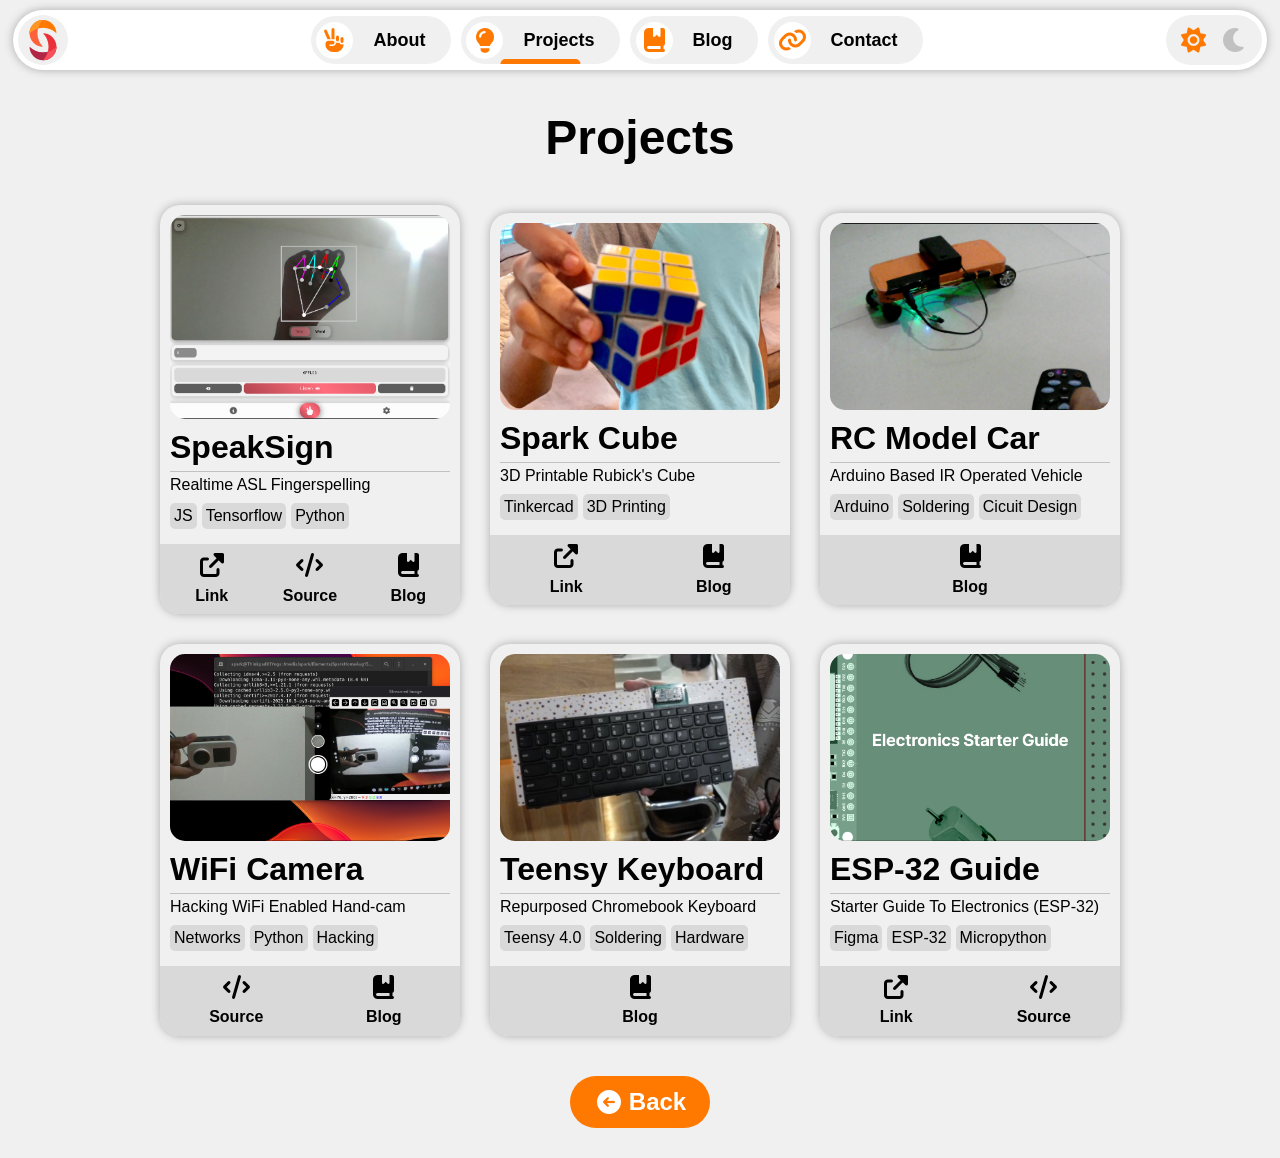
==== commit ff388279: "add SpeakSign project page" ====
--- a/projects.html
+++ b/projects.html
@@ -69,7 +69,7 @@
 </head>
 
 <body>
-<div class="top-nav-wrapper" style="margin-top: 10px;">
+<div class="top-nav-wrapper" >
     <div class="top-nav no-select" id="top-nav">
       <a div class="logo" href="index.html"></a>
       <div class="nav-shadow"  onclick="this.parentElement.classList.toggle('responsive-nav'); isOffscreen()"></div>
@@ -208,7 +208,7 @@
       
 
     </div>
-              <a style="all:unset" onclick="tryBack('index.html')">
+              <a style="all:unset" href="index.html#project-section">
         <div class="project-more">
           <i class="fa-solid fa-arrow-circle-left"></i> Back
         </div>
--- a/style.css
+++ b/style.css
@@ -258,13 +258,15 @@
   left:50%;
   transform: translateX(-50%);
   transition: all 0.2s;
+  width: max-content;
+  text-decoration: none;
 
 }
 .nav-title:hover{
   gap:15px
 }
 .nav-title:hover .nav-title-icon{
-  padding: 0px;
+  padding: 2.5px;
 }
 
 
@@ -315,7 +317,7 @@
 .nav-title-icon{
 aspect-ratio: 1/1;
 width:2em;
-padding:2.5px;
+padding:0px;
 border-radius: 100px;
 transition: all 0.2s;
 display:flex;
@@ -1087,8 +1089,114 @@
 
 .project-viewer{
   display: flex;
+  align-items: center;
   width:100%;
-  height: 100vh;
+  min-height: 100vh;
+  max-height: max-content;
   padding:10px;
-  background-color: rgb(255, 255, 255);
-}+  box-sizing: border-box;
+  flex-direction: column;
+}
+.gallery-wrapper{
+    margin-top: 10px;
+  width:100%;
+  display: flex;
+  flex-wrap: wrap;
+  justify-content: space-evenly;
+  gap:10px;
+  
+}
+.overview{
+  width: min-content;
+border-radius: 30px;
+padding: 10px;
+flex-grow: 1;
+min-width: 50vw;
+overflow-y: scroll;
+
+}
+.project-viewer h1{
+  margin: 0px;
+}
+.gallery{
+  width: min-content;
+background-color: var(--light-grey_dark-grey);
+border-radius: 30px;
+overflow: hidden;
+flex-grow: 1;
+min-width: 43vw;
+height: min-content;
+position: relative;
+aspect-ratio: 3 / 2;
+}
+.gallery .media{
+    width: 100%;
+    height: 100%;
+  object-fit: cover;
+}
+.main-content{
+ padding: 10px;
+ margin-top: 10px; 
+ width: 80%;
+}
+
+.overview a{
+  text-decoration: none;
+  color:var(--primary-text-black_primary-text);
+  display: inline-block;
+  margin: 10px;
+  background-color: var(--white_dark-grey);
+  border-radius: 15px;
+  padding: 10px;
+  width: fit-content;
+  box-shadow: 0 0 10px 0px var(--light-grey-2_black)
+}
+.gallery-controls{
+  position: absolute;
+  top:50%;
+  left:0px;
+  width: 100%;
+  transform: translateY(-50%);
+  display: flex;
+  justify-content: space-between;
+  align-items: center;
+}
+.gallery-controls i{
+  font-size: 30px;
+  width:30px;
+  height: 30px;
+  margin: 10px;
+  aspect-ratio: 1/1;
+  display: flex;
+  flex-direction: column;
+  justify-content: center;
+  align-items: center;
+  border-radius: 15px;
+  color: var(--white_black);
+  transition: all 0.2s;
+  box-shadow: 0 0 10px 0px var(--dark-grey-2_black);
+}
+.gallery-controls i:hover{
+  width:40px;
+  height: 40px;
+  border-radius: 20px;
+}
+
+.tools-list{
+  display: flex;
+  flex-wrap: wrap;
+}
+.tools-list div{
+  display: flex;
+  flex-direction: column;
+  align-items: center;
+  justify-content: space-evenly;
+  flex-grow: 1;
+  height: 3em;
+  text-align: center;
+  margin: 5px;
+  padding: 5px;
+  border-radius:15px ;
+  background-color: var(--white_dark-grey);
+  box-shadow: 0 0 10px 0px var(--light-grey-2_black)
+}
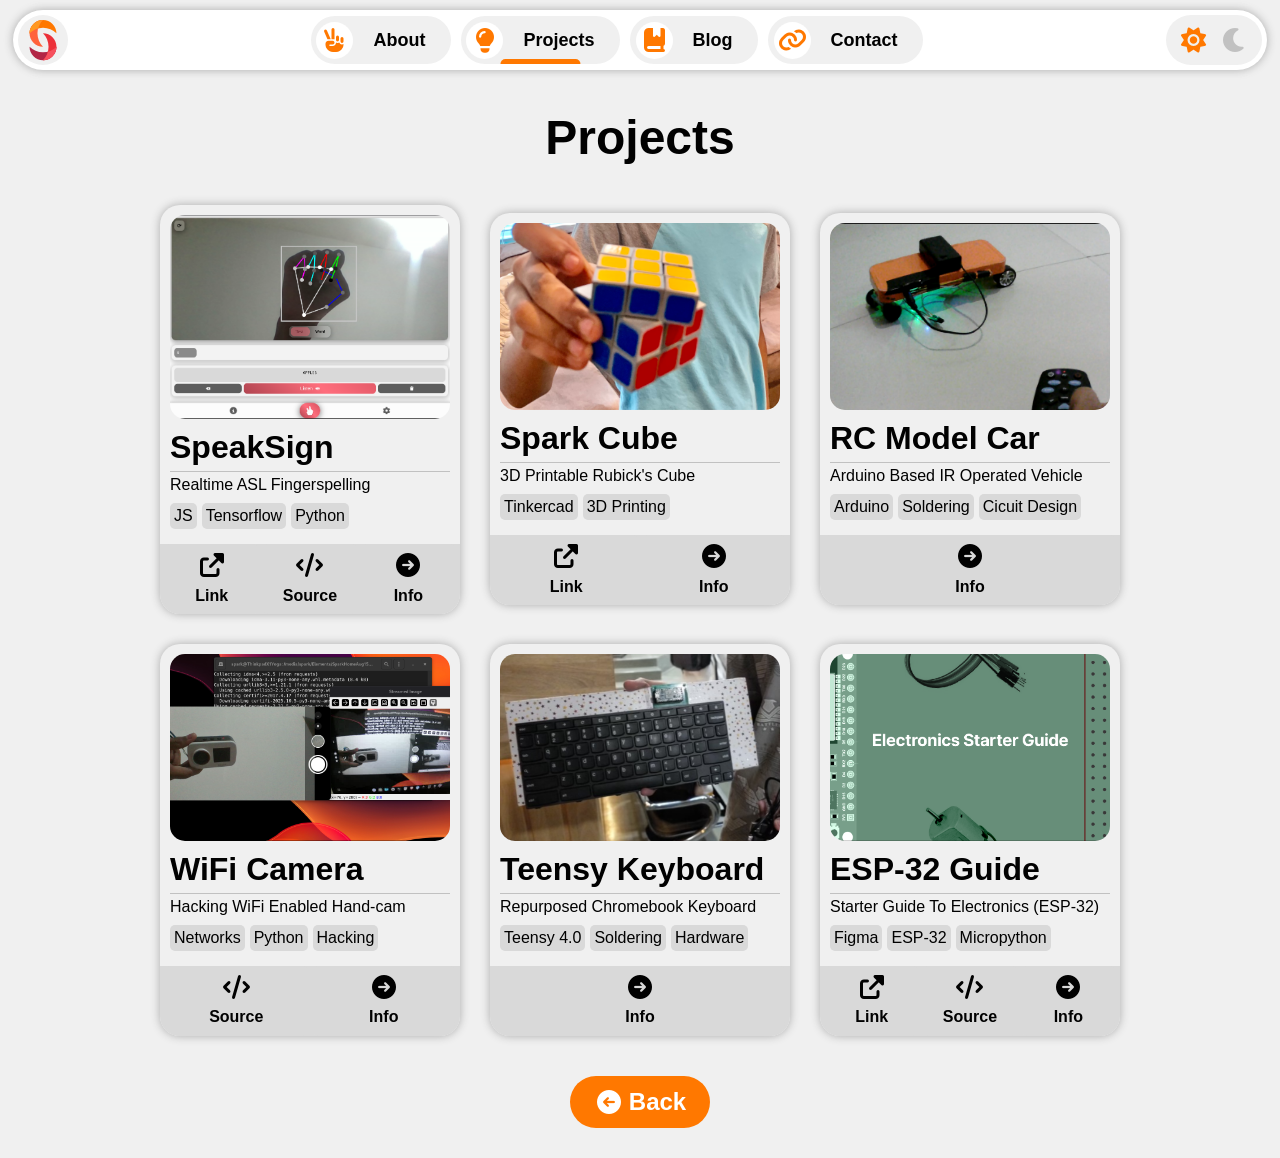
==== commit 675749b0: "add project pages and link" ====
--- a/projects.html
+++ b/projects.html
@@ -7,16 +7,14 @@
 
   <meta name="viewport"
     content="width=device-width, initial-scale=1, minimum-scale=1 maximum-scale=1 user-scalable=no" />
-  <link href="./fontawesome/css/fontawesome.css" rel="stylesheet" />
-  <link href="./fontawesome/css/solid.css" rel="stylesheet" />
-  <link href="./fontawesome/css/brands.css" rel="stylesheet" />
-  <link rel="stylesheet" href="./prism/prism-gruvbox-dark.css">
-  <script src="./prism/prism.js"></script>
+  <link href="fontawesome/css/fontawesome.css" rel="stylesheet" />
+  <link href="fontawesome/css/solid.css" rel="stylesheet" />
+  <link href="fontawesome/css/brands.css" rel="stylesheet" />
   <link rel="stylesheet" href="module.css">
   <style id = "mainColors">
     :root {
-    --background-image:url("./assets/backgroundDark.j");
-  --background-image-v:url("./assets/backgroundDark-V.jeg");
+    --background-image:url("assets/backgroundDark.j");
+  --background-image-v:url("assets/backgroundDark-V.jeg");
   
   /* Main Colors */
   --black:#101010;
@@ -69,10 +67,10 @@
 </head>
 
 <body>
-<div class="top-nav-wrapper" >
+  <div class="top-nav-wrapper">
     <div class="top-nav no-select" id="top-nav">
       <a div class="logo" href="index.html"></a>
-      <div class="nav-shadow"  onclick="this.parentElement.classList.toggle('responsive-nav'); isOffscreen()"></div>
+      <div class="nav-shadow" onclick="this.parentElement.classList.toggle('responsive-nav'); isOffscreen()"></div>
       <div class="nav-opt" id="nav-opt">
         <a id="n-about-section" class="nav-btn" href="index.html#about-section">
           <div class="nav-btn-icon"><i class="fa-solid fa-hand-peace"></i></div><span class="nav-btn-label">About</span>
@@ -90,12 +88,13 @@
         </a>
       </div>
       <a class="menu-btn" onclick="this.parentElement.classList.toggle('responsive-nav'); isOffscreen()"
-        id="menu-btn"><i class="fa-solid fa-bars"></i><i class="fa-solid fa-sun"></i><i class="fa-solid fa-moon"></i></a>
-      <a class="menu-btn mobile-toggle" onclick="toggleTheme()"
-        id="mobile-toggle"><i class="fa-solid fa-sun"></i><i class="fa-solid fa-moon"></i></a>
+        id="menu-btn"><i class="fa-solid fa-bars"></i><i class="fa-solid fa-sun"></i><i
+          class="fa-solid fa-moon"></i></a>
+      <a class="menu-btn mobile-toggle" onclick="toggleTheme()" id="mobile-toggle"><i class="fa-solid fa-sun"></i><i
+          class="fa-solid fa-moon"></i></a>
     </div>
   </div>
-<section id="project-section" class="project-section">
+  <section id="project-section" class="project-section">
 
     <h1>Projects</h1>
 
@@ -103,7 +102,10 @@
 
       <div class="project-card">
 
-        <div class="img-container"><img src="assets/SpeakSign.png"><p>A custom Tensorflow.js CNN model deployed via a web app with clean UI, that interprets ASL in realtime. <span>View <i class="fa-solid fa-arrow-circle-right"></i></span></p></div>
+        <a href="projects/speak-sign.html" class="img-container"><img src="assets/SpeakSign.png">
+          <p>A custom Tensorflow.js CNN model deployed via a web app with clean UI, that interprets ASL in realtime.
+            <span>View <i class="fa-solid fa-arrow-circle-right"></i></span></p>
+        </a>
         <div class="project-info" label="SpeakSign">
           <p>Realtime ASL Fingerspelling</p>
           <span>
@@ -117,13 +119,15 @@
               class="fa-solid fa-up-right-from-square"></i>Link</a>
           <a target="_blank" href="https://github.com/shantanu-khedkar/silangint/"><i
               class="fa-solid fa-code"></i>Source</a>
-          <a target="_blank" href="https://shantanu-khedkar.github.io/blog/SpeakSign"><i
-              class="fa-solid fa-book-bookmark"></i>Blog</a>
-        </div>
-      </div>
-      <div class="project-card">
-        <div class="img-container"><img src="assets/Spark-Cube.png"><p>Designed a functioning 3x3 Rubick's cube's mechanism in CAD software. Worked with 3D printers and vinyl
-            cutters to create a branded prototype. <span>View <i class="fa-solid fa-arrow-circle-right"></i></span></p></div>
+          <a target="_blank" href="projects/spark-sign.html"><i
+              class="fa-solid fa-arrow-circle-right"></i>Info</a>
+        </div>
+      </div>
+      <div class="project-card">
+        <a href="projects/spark-cube.html" class="img-container"><img src="assets/Spark-Cube.png">
+          <p>Designed a functioning 3x3 Rubik's cube's mechanism in CAD software. Worked with 3D printers and vinyl
+            cutters to create a branded prototype. <span>View <i class="fa-solid fa-arrow-circle-right"></i></span></p>
+        </a>
         <div class="project-info" label="Spark Cube">
           <p>3D Printable Rubick's Cube</p><span>
             <div>Tinkercad</div>
@@ -133,86 +137,97 @@
         <div class="project-cta">
           <a target="_blank" href="https://www.tinkercad.com/things/iGO4WmirfHz-3d-printed-spark-cube"><i
               class="fa-solid fa-up-right-from-square"></i>Link</a>
-          <a target="_blank" href="https://shantanu-khedkar.github.io/blog/Spark-Cube"><i
-              class="fa-solid fa-book-bookmark"></i>Blog</a>
-        </div>
-      </div>
-      <div class="project-card">
-        <div class="img-container"><img src="assets/RC-Car.png"><p>A simple motor-controller circuit on a zero-pcb housed in a metal chasis programmed to interpret IR signals
-            from TV remote.  <span>View <i class="fa-solid fa-arrow-circle-right"></i></span></p></div>
+          <a target="_blank" href="projects/spark-cube.html"><i
+              class="fa-solid fa-arrow-circle-right"></i>Info</a>
+        </div>
+      </div>
+      <div class="project-card">
+        <a href="projects/rc-car.html" class="img-container"><img src="assets/RC-Car.png">
+          <p>A simple motor-controller circuit on a zero-pcb housed in a metal chasis programmed to interpret IR signals
+            from TV remote. <span>View <i class="fa-solid fa-arrow-circle-right"></i></span></p>
+        </a>
         <div class="project-info" label="RC Model Car">
           <p>Arduino Based IR Operated Vehicle</p><span>
             <div>Arduino</div>
             <div>Soldering</div>
             <div>Cicuit Design</div>
           </span>
-         
-        </div>
-        <div class="project-cta">
-          <a target="_blank" href="https://shantanu-khedkar.github.io/blog/RC-Car"><i
-              class="fa-solid fa-book-bookmark"></i>Blog</a>
-        </div>
-      </div>
-      <div class="project-card">
-        <div class="img-container"><img src="assets/WiFi-Cam.png"><p>Explored the workings of a hand-cam and reverse engineered its companion app. Made a python script to
-            replicate the app's functionality.  <span>View <i class="fa-solid fa-arrow-circle-right"></i></span></p></div>
+
+        </div>
+        <div class="project-cta">
+          <a target="_blank" href="projects/rc-car.html"><i
+              class="fa-solid fa-arrow-circle-right"></i>Info</a>
+        </div>
+      </div>
+      <div class="project-card">
+        <a href="projects/wifi-camera.html" class="img-container"><img src="assets/WiFi-Cam.png">
+          <p>Explored the workings of a hand-cam and reverse engineered its companion app. Made a python script to
+            replicate the app's functionality. <span>View <i class="fa-solid fa-arrow-circle-right"></i></span></p>
+        </a>
         <div class="project-info" label="WiFi Camera">
           <p>Hacking WiFi Enabled Hand-cam</p><span>
             <div>Networks</div>
             <div>Python</div>
             <div>Hacking</div>
           </span>
-          
+
         </div>
         <div class="project-cta">
           <a target="_blank" href="https://github.com/shantanu-khedkar/Polaroid-Wave-Python"><i
               class="fa-solid fa-code"></i>Source</a>
-          <a target="_blank" href="https://shantanu-khedkar.github.io/blog/Polaroid-Camera"><i
-              class="fa-solid fa-book-bookmark"></i>Blog</a>
-        </div>
-      </div>
-      <div class="project-card">
-        <div class="img-container"><img src="assets/Teensy-Keyboard.png"><p>Harvested the keyboard from an obsolete Chromebook 11e and followed a guide to make it a USB device.  <span>View <i class="fa-solid fa-arrow-circle-right"></i></span></p></div>
+          <a target="_blank" href="projects/wifi-camera.html"><i
+              class="fa-solid fa-arrow-circle-right"></i>Info</a>
+        </div>
+      </div>
+      <div class="project-card">
+        <a class="img-container"><img src="assets/Teensy-Keyboard.png">
+          <p>Harvested the keyboard from an obsolete Chromebook 11e and followed a guide to make it a USB device.
+            <span>View <i class="fa-solid fa-arrow-circle-right"></i></span></p>
+        </a>
         <div class="project-info" label="Teensy Keyboard">
           <p>Repurposed Chromebook Keyboard</p><span>
             <div>Teensy 4.0</div>
             <div>Soldering</div>
             <div>Hardware</div>
           </span>
-          
-        </div>
-        <div class="project-cta">
-          <a target="_blank" href="https://shantanu-khedkar.github.io/blog/Teensy-11e-Keyboard"><i
-              class="fa-solid fa-book-bookmark"></i>Blog</a>
-        </div>
-      </div>
-
-      <div class="project-card">
-        <div class="img-container"><img src="assets/Electronics-Kit.png"><p>A starter guide to an ESP-32 Kit with assorted components. Inludes detailed information on getting started,
-            as well as example code and projects.  <span>View <i class="fa-solid fa-arrow-circle-right"></i></span></p></div>
+
+        </div>
+        <div class="project-cta">
+          <a target="_blank" href="projects/teensy-11e-keyboard.html"><i
+              class="fa-solid fa-arrow-circle-right"></i>Info</a>
+        </div>
+      </div>
+
+      <div class="project-card">
+        <a href="projects/esp-32-starter-guide.html" class="img-container"><img src="assets/Electronics-Kit.png">
+          <p>A starter guide to an ESP-32 Kit with assorted components. Inludes detailed information on getting started,
+            as well as example code and projects. <span>View <i class="fa-solid fa-arrow-circle-right"></i></span></p>
+        </a>
         <div class="project-info" label="ESP-32 Guide">
           <p>Starter Guide To Electronics (ESP-32)</p><span>
             <div>Figma</div>
             <div>ESP-32</div>
             <div>Micropython</div>
           </span>
-          
-        </div>
-        <div class="project-cta">
-          <a target="_blank" href="https://github.com/shantanu-khedkar/ESP-32-Starter-Guide/Guide.pdf"><i
+
+        </div>
+        <div class="project-cta">
+          <a target="_blank" href="https://github.com/Shantanu-Khedkar/ESP-32-Starter-Guide/releases/download/v0.1.0-alpha/StarterGuide.pdf"><i
               class="fa-solid fa-up-right-from-square"></i>Link</a>
           <a target="_blank" href="https://github.com/shantanu-khedkar/ESP-32-Starter-Guide"><i
               class="fa-solid fa-code"></i>Source</a>
-        </div>
-      </div>
-      
+              <a target="_blank" href="projects/esp-32-starter-guide.html"><i
+              class="fa-solid fa-arrow-circle-right"></i>Info</a>
+        </div>
+      </div>
+
 
     </div>
-              <a style="all:unset" href="index.html#project-section">
-        <div class="project-more">
-          <i class="fa-solid fa-arrow-circle-left"></i> Back
-        </div>
-      </a>
+    <a style="all:unset" href="index.html#project-section">
+      <div class="project-more">
+        <i class="fa-solid fa-arrow-circle-left"></i> Back
+      </div>
+    </a>
   </section>
 
 </body>
--- a/style.css
+++ b/style.css
@@ -782,13 +782,14 @@
 }
 
 .project-card .img-container{
-  
+  all: unset;
   transition: all 0.2s;
   flex-grow:1;
   width: 100%;
   aspect-ratio: 3 / 2;
-  
+  display: block;
   position: relative;
+  text-decoration: none;
 }
 .project-card img{
   transition: all 0.2s;
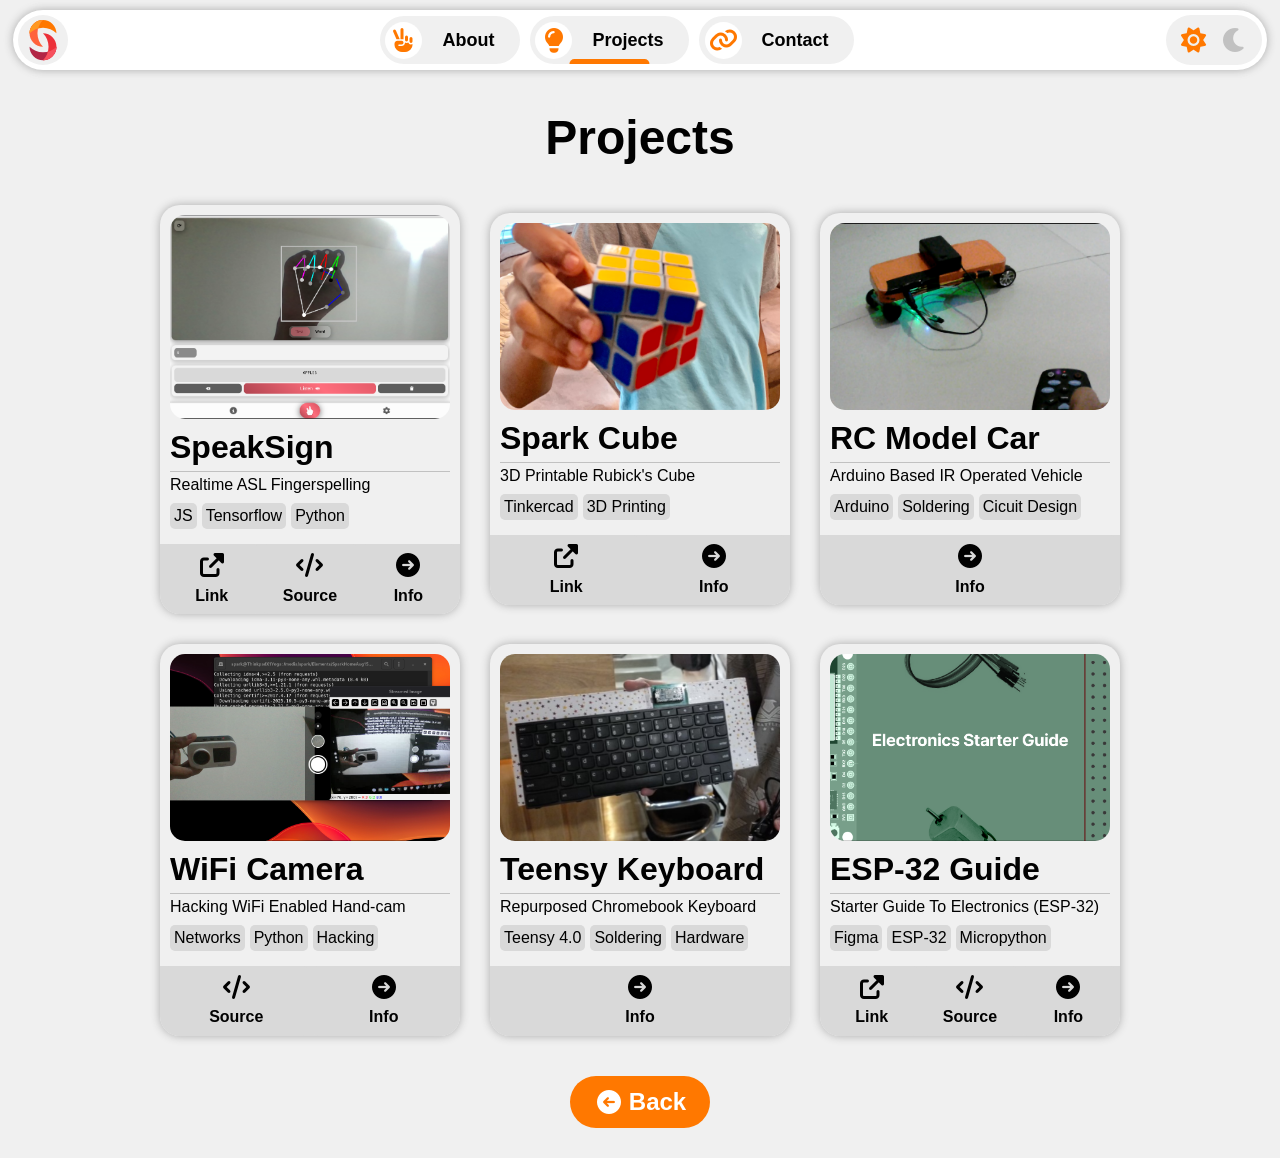
==== commit edde9e5a: "remove blog buttons (won't be starting one soon)" ====
--- a/projects.html
+++ b/projects.html
@@ -79,7 +79,7 @@
           <div class="nav-btn-icon"><i class="fa-solid fa-lightbulb"></i></div><span
             class="nav-btn-label">Projects</span>
         </a>
-        <a id="n-blog-section" class="nav-btn">
+        <a style="display: none;" id="n-blog-section" class="nav-btn">
           <div class="nav-btn-icon"><i class="fa-solid fa-book-bookmark"></i></div><span
             class="nav-btn-label">Blog</span>
         </a>
@@ -180,7 +180,7 @@
         </div>
       </div>
       <div class="project-card">
-        <a class="img-container"><img src="assets/Teensy-Keyboard.png">
+        <a href="projects/teensy-11e-keyboard.html" class="img-container"><img src="assets/Teensy-Keyboard.png">
           <p>Harvested the keyboard from an obsolete Chromebook 11e and followed a guide to make it a USB device.
             <span>View <i class="fa-solid fa-arrow-circle-right"></i></span></p>
         </a>
